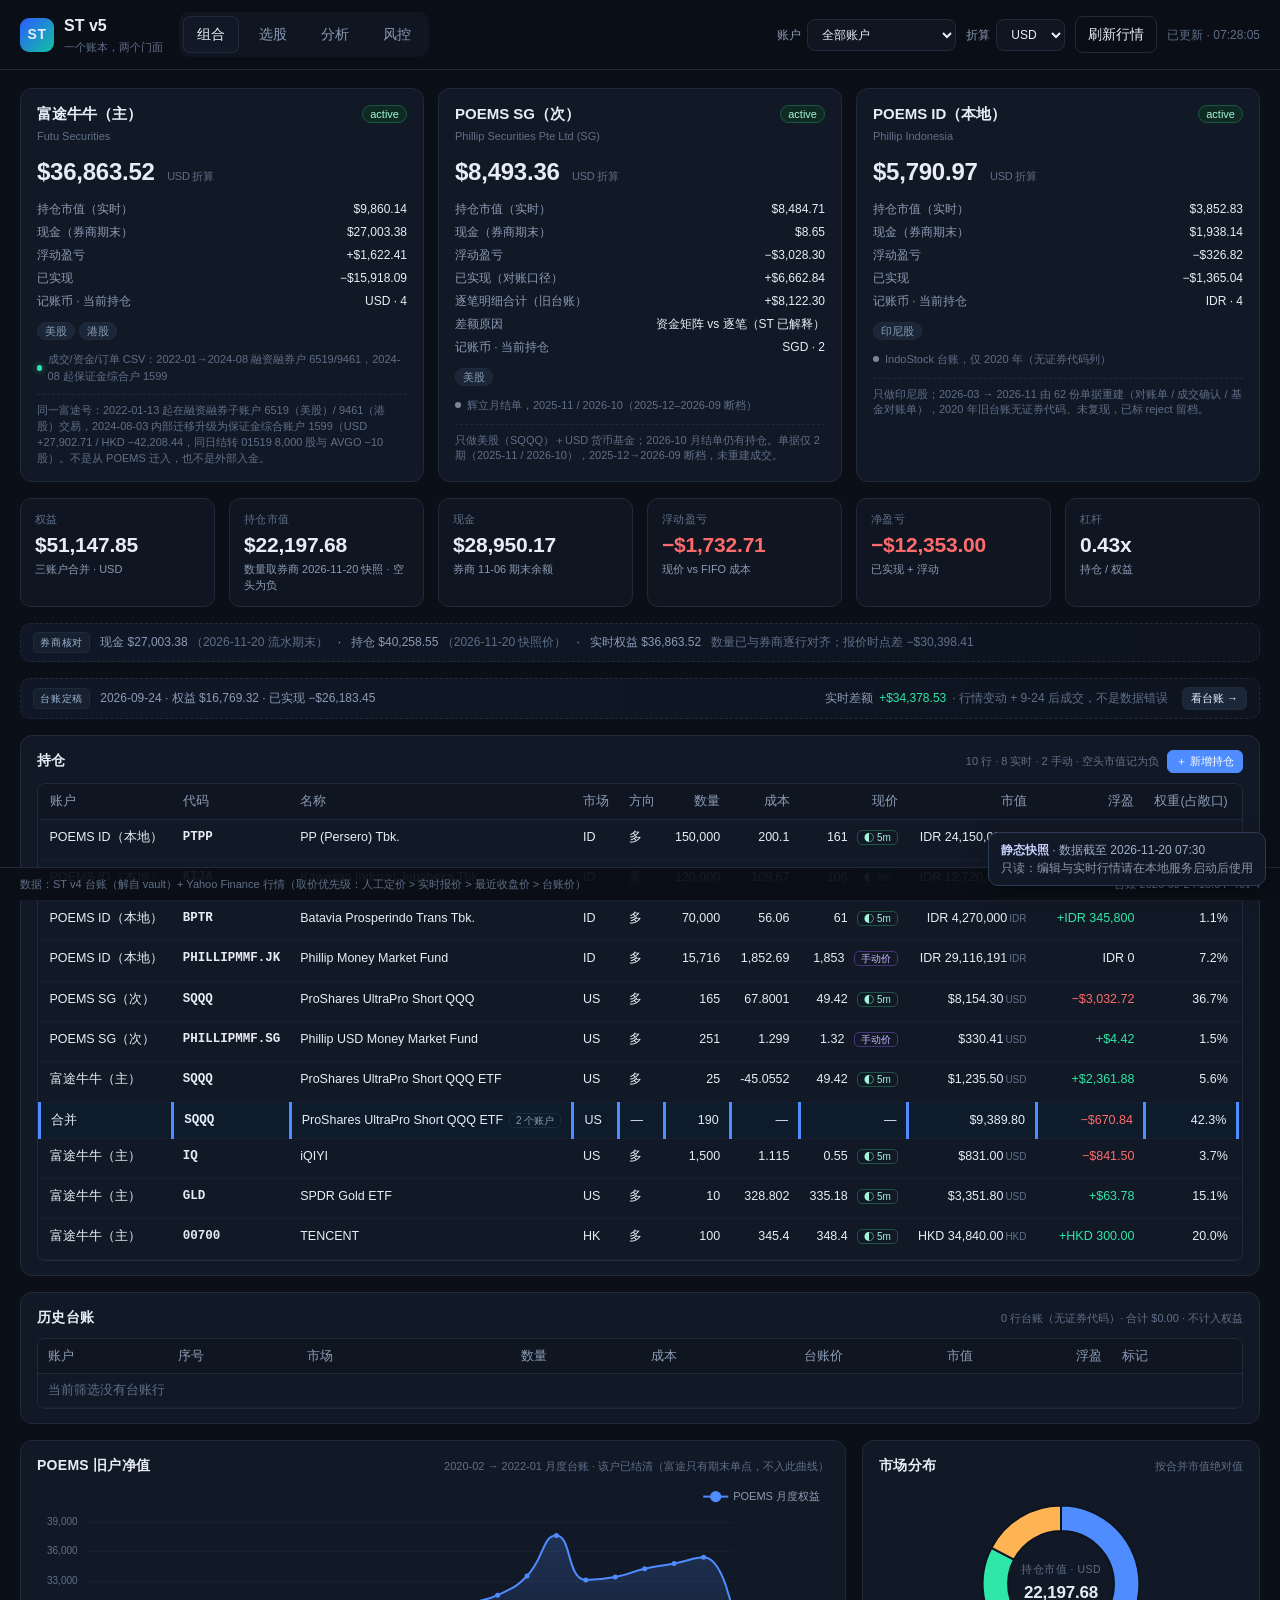
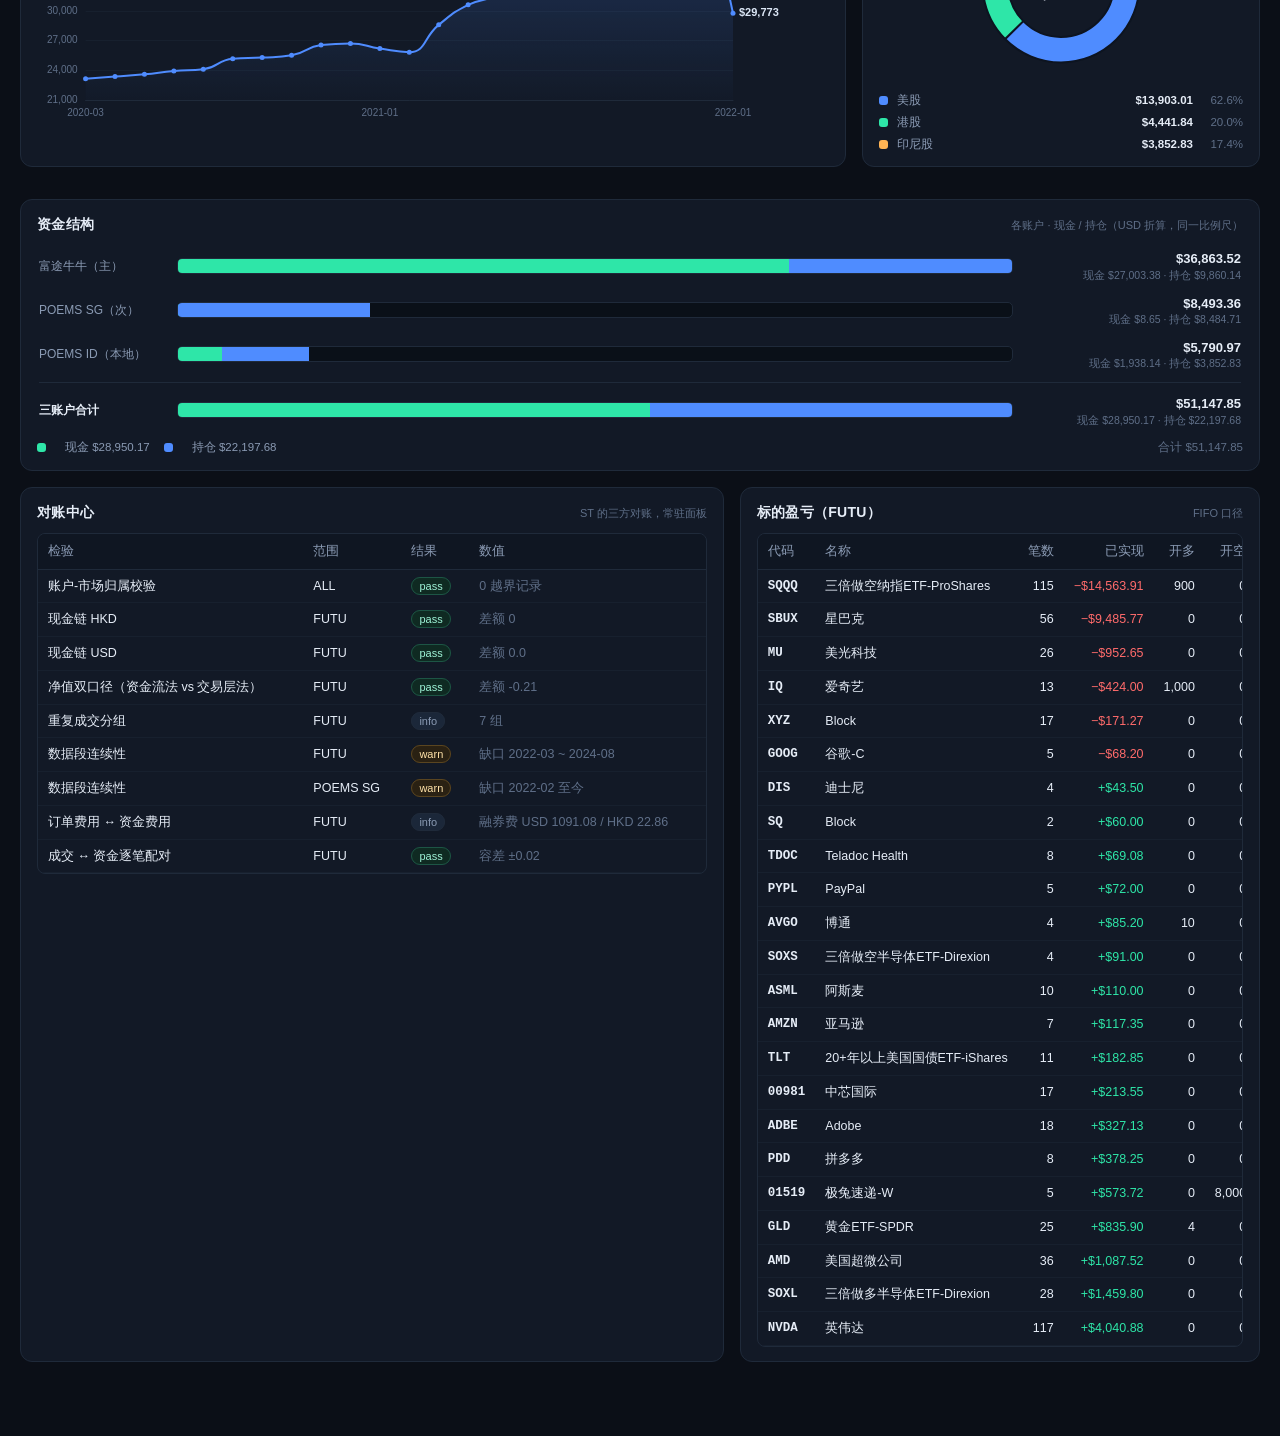
==== docs/index.html @ 094553b9 "publish: 11-20 Futu API snapshot merged into ledger" ====
<!DOCTYPE html>
<html lang="zh-CN">
<head>
<meta charset="utf-8">
<meta name="viewport" content="width=device-width, initial-scale=1">
<title>ST v5 · 一个账本，两个门面</title>
<link rel="icon" href="data:image/svg+xml,%3Csvg xmlns='http://www.w3.org/2000/svg' viewBox='0 0 32 32'%3E%3Crect width='32' height='32' rx='8' fill='%232b5cff'/%3E%3Ctext x='16' y='22' font-size='16' font-family='Arial' font-weight='700' fill='white' text-anchor='middle'%3EST%3C/text%3E%3C/svg%3E">
<link rel="stylesheet" href="style.css?v=97">
</head>
<body>
<header class="topbar">
  <div class="brand">
    <div class="logo">ST</div>
    <div class="brand-text">
      <h1>ST v5</h1>
      <p>一个账本，两个门面</p>
    </div>
  </div>

  <nav class="tabs" id="tabs">
    <button data-view="portfolio" class="active">组合</button>
    <button data-view="discover">选股</button>
    <button data-view="analysis">分析</button>
    <button data-view="risk">风控</button>
  </nav>

  <div class="tools">
    <label class="sel"><span>账户</span>
      <select id="accountSel">
        <option value="all">全部账户</option>
      </select>
    </label>
    <label class="sel"><span>折算</span>
      <select id="baseSel">
        <option value="USD">USD</option>
        <option value="SGD">SGD</option>
        <option value="IDR">IDR</option>
      </select>
    </label>
    <button id="refreshBtn" class="ghost">刷新行情</button>
    <span class="status" id="status">载入中…</span>
  </div>
</header>

<div id="banner" class="banner hidden"></div>

<main>
  <!-- ============ 组合 ============ -->
  <section id="view-portfolio" class="view active">
    <div class="cards" id="acctCards"></div>

    <div class="kpis" id="kpis"></div>
    <div class="ledger-strip" id="reconStrip"></div>
    <div class="ledger-strip" id="ledgerStrip"></div>

    <div class="panel">
      <div class="panel-head">
        <h2>持仓</h2>
        <div class="panel-tools">
          <span class="hint" id="posHint"></span>
          <button id="addPosBtn" class="primary btn-mini">＋ 新增持仓</button>
        </div>
      </div>
      <div class="table-wrap">
        <table class="grid" id="posTable">
          <thead>
            <tr>
              <th>账户</th><th>代码</th><th>名称</th><th>市场</th><th>方向</th>
              <th class="num sortable" data-key="qty">数量</th>
              <th class="num sortable" data-key="avg_cost">成本</th>
              <th class="num sortable" data-key="price">现价</th>
              <th class="num sortable" data-key="value_usd">市值</th>
              <th class="num sortable" data-key="pnl_usd">浮盈</th>
              <th class="num sortable" data-key="weight">权重(占敞口)</th>
              <th>风险标注</th><th>操作</th>
            </tr>
          </thead>
          <tbody></tbody>
        </table>
      </div>
    </div>

    <div class="panel">
      <div class="panel-head">
        <h2>历史台账</h2>
        <span class="hint" id="legacyHint"></span>
      </div>
      <div class="table-wrap">
        <table class="grid compact" id="legacyTable">
          <thead>
            <tr><th>账户</th><th>序号</th><th>市场</th><th class="num">数量</th>
            <th class="num">成本</th><th class="num">台账价</th><th class="num">市值</th>
            <th class="num">浮盈</th><th>标记</th></tr>
          </thead>
          <tbody></tbody>
        </table>
      </div>
    </div>

    <div class="viz-grid">
      <div class="panel viz-wide">
        <div class="panel-head"><h2>POEMS 旧户净值</h2><span class="hint">2020-02 → 2022-01 月度台账 · 该户已结清（富途只有期末单点，不入此曲线）</span></div>
        <div id="navChart" class="chart"></div>
      </div>
      <div class="panel">
        <div class="panel-head"><h2>市场分布</h2><span class="hint" id="mktHint">按合并市值绝对值</span></div>
        <div class="donut-wrap">
          <div id="mktChart" class="chart"></div>
          <div class="donut-center" id="mktCenter"></div>
        </div>
        <div id="mktLegend" class="viz-legend"></div>
      </div>
    </div>

    <div class="panel">
      <div class="panel-head"><h2>资金结构</h2><span class="hint" id="mixHint">各账户 · 现金 / 持仓（USD 折算）</span></div>
      <div id="mixChart" class="mix-bars"></div>
      <div id="mixLegend" class="viz-legend inline"></div>
    </div>

    <div class="grid2">
      <div class="panel">
        <div class="panel-head"><h2>对账中心</h2><span class="hint">ST 的三方对账，常驻面板</span></div>
        <div class="table-wrap">
          <table class="grid compact" id="reconTable">
            <thead><tr><th>检验</th><th>范围</th><th>结果</th><th>数值</th></tr></thead>
            <tbody></tbody>
          </table>
        </div>
      </div>
      <div class="panel">
        <div class="panel-head"><h2>标的盈亏（FUTU）</h2><span class="hint">FIFO 口径</span></div>
        <div class="table-wrap">
          <table class="grid compact" id="symTable">
            <thead><tr><th>代码</th><th>名称</th><th class="num">笔数</th><th class="num">已实现</th><th class="num">开多</th><th class="num">开空</th><th class="num">胜率</th></tr></thead>
            <tbody></tbody>
          </table>
        </div>
      </div>
    </div>
  </section>

  <!-- ============ 选股 ============ -->
  <section id="view-discover" class="view">
    <div class="panel">
      <div class="panel-head"><h2>搜索</h2><span class="hint">美股 / 港股 / 印尼股优先，A 股标参考</span></div>
      <div class="search-row">
        <input id="q" type="text" placeholder="代码或名称，例如 AAPL / 腾讯 / BBCA" autocomplete="off">
        <button id="searchBtn">搜索</button>
      </div>
      <div id="searchResults" class="results"></div>
    </div>

    <div class="panel" id="symbolPanel" style="display:none">
      <div class="panel-head"><h2 id="symTitle">单票详情</h2><span class="hint" id="symAsOf"></span></div>
      <div class="kpis small" id="symKpis"></div>
      <div class="grid2">
        <div id="symChart" class="chart"></div>
        <div class="side">
          <div class="sim-box">
            <h3>交易前模拟</h3>
            <div class="sim-row">
              <select id="simAccount"></select>
              <input id="simQty" type="number" min="1" step="1" value="100">
              <button id="simBtn" class="primary">模拟</button>
            </div>
            <div id="simOut" class="sim-out"></div>
          </div>
          <button id="watchBtn" class="ghost wide">加入观察池</button>
        </div>
      </div>
    </div>

    <div class="panel">
      <div class="panel-head">
        <h2>筛选器</h2>
        <span class="hint" id="coverageHint"></span>
      </div>
      <form id="screenForm" class="screen-form">
        <fieldset>
          <legend>市场</legend>
          <label><input type="checkbox" name="market" value="US" checked> 美股</label>
          <label><input type="checkbox" name="market" value="HK" checked> 港股</label>
          <label><input type="checkbox" name="market" value="ID" checked> 印尼股</label>
          <label class="muted"><input type="checkbox" name="market" value="CN"> A股（参考）</label>
        </fieldset>
        <fieldset>
          <legend>条件</legend>
          <label>PE ≤ <input name="pe_max" type="number" step="0.1" placeholder="15"></label>
          <label>PB ≤ <input name="pb_max" type="number" step="0.1" placeholder="1.5"></label>
          <label>股息率 ≥ <input name="div_min" type="number" step="0.1" placeholder="3">%</label>
          <label>ROE ≥ <input name="roe_min" type="number" step="0.1" placeholder="12">%</label>
          <label>市值 ≥ <input name="mcap_min" type="number" step="1" placeholder="10">B</label>
          <label>价格 ≤ <input name="price_max" type="number" step="0.01" placeholder=""></label>
        </fieldset>
        <div class="form-actions">
          <label class="check"><input id="allowMissing" type="checkbox"> 保留缺失字段（默认排除）</label>
          <button type="submit" class="primary">运行筛选</button>
          <button type="button" id="warmBtn" class="ghost">预热数据</button>
          <button type="button" id="exportBtn" class="ghost">导出 CSV</button>
          <span id="warmStatus" class="hint"></span>
        </div>
      </form>
      <div id="screenOut" class="results"></div>
    </div>

    <div class="panel">
      <div class="panel-head"><h2>观察池</h2><span class="hint">只记录想法，不触发下单</span></div>
      <div id="watchList" class="results"></div>
    </div>
  </section>

  <!-- ============ 分析 ============ -->
  <section id="view-analysis" class="view">
    <div class="panel story-panel">
      <div class="panel-head">
        <h2>交易历程 · 风格时间线</h2>
        <div class="panel-tools">
          <span class="hint" id="storyHint">载入中…</span>
        </div>
      </div>
      <div class="kpis small" id="storyKpis"></div>
      <div class="mx-block">
        <div class="mx-block-head">
          <h3>每月成交节奏</h3>
          <span class="hint" id="storyChartHint">柱 = 成交笔数；POEMS SG 旧户为平仓批次</span>
        </div>
        <div id="storyChart" class="chart"></div>
      </div>
      <div class="story-line" id="storyPhases"></div>
      <p class="note-line" id="storyNotes"></p>
    </div>

    <div class="panel">
      <div class="panel-head">
        <h2>交易关键指标</h2>
        <div class="panel-tools">
          <span class="hint" id="mxHint">载入中…</span>
          <button id="mxBtn" class="ghost btn-mini">重算并核对</button>
        </div>
      </div>
      <div class="kpis" id="mxHero"></div>
      <div class="mx-accs" id="mxAccounts"></div>
      <div class="mx-block">
        <div class="mx-block-head">
          <h3>富途 1599 · 券商流水核对</h3>
          <span class="chip info" id="mxStTag">富途 · 资金明细</span>
          <span class="chip ok" id="mxApiTag" style="display:none">API 直连</span>
        </div>
        <div class="table-wrap">
          <table class="grid compact mx-recon" id="mxRecon">
            <thead><tr><th>项目（仅富途）</th><th>券商口径</th><th>系统台账</th><th class="num">差额</th><th>说明</th></tr></thead>
            <tbody></tbody>
          </table>
        </div>
      </div>
      <div class="mx-block">
        <div class="mx-block-head">
          <h3>账户盈亏 · 三账户对账</h3>
          <span class="chip info" id="mxBridgeTag">核对「亏了 5 万」</span>
        </div>
        <div id="bridgeChart" class="chart short"></div>
        <div class="table-wrap">
          <table class="grid compact mx-recon" id="mxBridge">
            <thead><tr><th>账户 / 账户内时期</th><th class="num">金额 USD</th><th>说明 / 证据</th></tr></thead>
            <tbody></tbody>
          </table>
        </div>
        <div class="mx-bridge-note" id="mxBridgeNote"></div>
      </div>
      <div class="mx-block">
        <div class="mx-block-head">
          <h3>亏损差额拆解 · 账簿 → 记忆参照</h3>
          <span class="chip info" id="mxGapTag">记忆 −5 万 只作方向</span>
        </div>
        <div class="table-wrap">
          <table class="grid compact mx-recon" id="mxGap">
            <thead><tr><th>项目</th><th class="num">金额 USD</th><th>性质</th><th>依据 / 凭证</th></tr></thead>
            <tbody></tbody>
          </table>
        </div>
      </div>
      <div class="mx-block">
        <div class="mx-block-head"><h3>资金去向 · 富途 1599</h3><span class="hint">仅富途券商流水，USD 折算，出金/费用为负</span></div>
        <div class="mx-buckets" id="mxBuckets"></div>
      </div>
      <div class="mx-block">
        <div class="mx-block-head">
          <h3>流水明细</h3>
          <div class="panel-tools">
            <span class="hint" id="mxFlowHint">倒序</span>
            <button id="mxFlowMore" class="ghost btn-mini">再看 50 条</button>
          </div>
        </div>
        <div class="table-wrap">
          <table class="grid compact" id="mxFlows">
            <thead><tr><th>时间</th><th>类型 · 代码</th><th class="num">金额</th><th class="num">余额</th><th>币种</th></tr></thead>
            <tbody></tbody>
          </table>
        </div>
      </div>
      <p class="note-line">口径：期间/笔数/已实现来自台账（ST 定稿，2026-09-24 快照）；出入金、成交笔数、现金余额来自富途资金明细（2024-08-03 → 2026-11-06）。<b>富途没有平仓台账，已实现用的是 232 条平仓事件的 FIFO 口径</b>；券商现金口径的 −21,188 含费用、利息、股息与仍持仓浮盈变动，两者不可互相替代。</p>
    </div>

    <div class="panel">
      <div class="panel-head">
        <h2>POEMS 印尼账户台账</h2>
        <div class="panel-tools">
          <span class="chip info" id="pmTag">POEMS ID · IDR</span>
          <button id="pmBtn" class="ghost btn-mini">重导单据</button>
        </div>
      </div>
      <div class="kpis pm-kpis" id="pmHero"></div>
      <div class="pm-grid">
        <div class="pm-col">
          <div class="mx-block-head"><h3>当前持仓</h3><span class="hint" id="pmPosHint">—</span></div>
          <div class="table-wrap">
            <table class="grid compact" id="pmPos">
              <thead><tr><th>代码</th><th class="num">数量</th><th class="num">成本</th><th class="num">现价</th><th class="num">市值 IDR</th><th class="num">浮动</th><th>价源</th></tr></thead>
              <tbody></tbody>
            </table>
          </div>
        </div>
        <div class="pm-col">
          <div class="mx-block-head"><h3>最近成交</h3><span class="hint">成交确认聚合</span></div>
          <div class="table-wrap">
            <table class="grid compact" id="pmTr">
              <thead><tr><th>日期</th><th>方向</th><th>代码</th><th class="num">数量</th><th class="num">价格</th><th class="num">净额 IDR</th></tr></thead>
              <tbody></tbody>
            </table>
          </div>
        </div>
      </div>
      <div class="mx-block">
        <div class="mx-block-head"><h3>月度对账</h3><span class="hint">期末现金 · 持仓 · 成交笔数</span></div>
        <div class="table-wrap">
          <table class="grid compact" id="pmMonth">
            <thead><tr><th>月份</th><th class="num">期末现金 IDR</th><th class="num">持仓只数</th><th class="num">本月成交</th><th class="num">存入</th><th class="num">取出</th><th class="num">分红</th></tr></thead>
            <tbody></tbody>
          </table>
        </div>
      </div>
      <div class="pm-checks" id="pmChecks"></div>
      <p class="note-line">口径：成交以 38 份成交确认聚合的 <b>56 个单侧成交</b> 为准，已与 11 个月对账单的持仓链逐月对平；现金以对账单期末余额为准，10–11 月暂无对账单，用 9-30 现金 + 成交净额估算；货币基金按基金对账单的单位数与 NAV。<b>POEMS SG（新加坡）不在本档案夹内</b>，仍沿用 2022-01 台账，未与印尼账户合并。</p>
    </div>

    <div class="panel">
      <div class="panel-head">
        <h2>POEMS 新加坡账户台账</h2>
        <div class="panel-tools">
          <span class="chip info" id="psTag">POEMS SG · USD 结算</span>
          <button id="psBtn" class="ghost btn-mini">重导月结单</button>
        </div>
      </div>
      <div class="kpis pm-kpis" id="psHero"></div>
      <div class="pm-grid">
        <div class="pm-col">
          <div class="mx-block-head"><h3>当前持仓</h3><span class="hint" id="psPosHint">—</span></div>
          <div class="table-wrap">
            <table class="grid compact" id="psPos">
              <thead><tr><th>代码</th><th class="num">数量</th><th class="num">成本</th><th class="num">现价</th><th class="num">市值 USD</th><th class="num">浮动</th><th>价源</th></tr></thead>
              <tbody></tbody>
            </table>
          </div>
        </div>
        <div class="pm-col">
          <div class="mx-block-head"><h3>两期月结单对比</h3><span class="hint">期末口径</span></div>
          <div class="table-wrap">
            <table class="grid compact" id="psSnap">
              <thead><tr><th>项目</th><th class="num">2025-11-28</th><th class="num">2026-10-31</th><th class="num">变化</th></tr></thead>
              <tbody></tbody>
            </table>
          </div>
        </div>
      </div>
      <div class="mx-block">
        <div class="mx-block-head"><h3>2025 年度股息（含 30% 美国预扣税）</h3><span class="hint" id="psDivHint">—</span></div>
        <div class="table-wrap">
          <table class="grid compact" id="psDiv">
            <thead><tr><th>派息日</th><th>标的</th><th class="num">股数</th><th class="num">每份</th><th class="num">税前</th><th class="num">预扣税</th><th class="num">净入账</th></tr></thead>
            <tbody></tbody>
          </table>
        </div>
      </div>
      <div class="pm-checks" id="psChecks"></div>
      <p class="note-line">口径：SG 账户（Margin Account）结算币 USD、以 SGD 折算列示。仅有 <b>2025-11 与 2026-10 两期月结单 + 1 份 2025 年度股息税单</b>，2025-12 → 2026-09 共 10 个月断档；SQQQ 12 → 165 股、基金 51.23 → 250.94 份的中间成交流水缺失，<b>不重建买入价与已实现盈亏</b>。2020–2022 旧台账仍留档，不计入当前权益。</p>
    </div>
    <div class="panel">
      <div class="panel-head">
        <h2>数据体检</h2>
        <div class="panel-tools">
          <span class="hint" id="hygieneHint">载入中…</span>
          <button id="hygToggle" class="ghost btn-mini">显示全部</button>
          <button id="hygieneBtn" class="ghost btn-mini">重新体检并应用</button>
        </div>
      </div>
      <div id="hygieneSummary" class="hyg-sum"></div>
      <div class="table-wrap">
        <table class="grid compact" id="hygieneTable">
          <thead><tr><th>表</th><th>行 ID</th><th>判定</th><th>原因</th><th>账户</th></tr></thead>
          <tbody></tbody>
        </table>
      </div>
      <p class="note-line">剔除 = 不进入任何合计、筛选与时间线；可疑 = 保留并单独说明。原始行不删除，可随时复核。</p>
    </div>

    <div class="panel">
      <div class="panel-head"><h2>交易时间线</h2><span class="hint">按有日期的平仓记录重建（无日期行不计入）</span></div>
      <div id="timelineCards" class="timeline"></div>
      <div id="pnlChart" class="chart tall"></div>
    </div>

    <div class="panel">
      <div class="panel-head"><h2>交易偏好画像</h2><span class="hint">从 389 笔有日期的交易里归纳</span></div>
      <div class="kpis small" id="profileCards"></div>
      <ul class="notes" id="profileNotes"></ul>
    </div>

    <div class="panel">
      <div class="panel-head">
        <h2>纪律检查</h2>
        <div class="panel-tools">
          <span class="hint" id="ruleHint">载入中…</span>
          <button id="ruleBtn" class="ghost btn-mini">重新检查</button>
        </div>
      </div>
      <div id="ruleList" class="rule-list"></div>
      <p class="note-line">阈值取自公开交易纪律：单笔 ≤2% 权益、单票 ≤30%（50% 硬失效）、总敞口 ≤2.0x、现金 ≥0、空头 ≤10%、杠杆 ETF ≤10%、赔率 ≥1、期望值 &gt;0。新增持仓时同一套检查会在弹窗里实时报警。</p>
    </div>

    <div class="panel">
      <div class="panel-head"><h2>下一步动作</h2><span class="hint">按当前组合与历史手法推算，可逐条执行</span></div>
      <div id="actionList" class="action-list"></div>
    </div>

    <div class="panel">
      <div class="panel-head"><h2>风险清单</h2><span class="hint">历史行为 + 当前持仓</span></div>
      <div id="riskList" class="risk-list"></div>
    </div>

    <div class="panel">
      <div class="panel-head"><h2>标的分布</h2><span class="hint">笔数与已实现盈亏</span></div>
      <div class="table-wrap">
        <table class="grid compact" id="profileTable">
          <thead><tr><th>代码</th><th class="num">笔数</th><th class="num">已实现</th><th class="num">胜率</th><th>类型</th></tr></thead>
          <tbody></tbody>
        </table>
      </div>
    </div>
  </section>

  <section id="view-risk" class="view">
    <div class="panel">
      <div class="panel-head"><h2>市场盘面</h2>
        <div class="panel-tools"><span class="hint" id="riskAsOf">载入中…</span>
          <button id="riskRefresh" class="ghost btn-mini">重新计算</button></div>
      </div>
      <div class="kpis small" id="riskKpis"></div>
      <div id="mktBoard" class="mkt-board"></div>
      <ul class="notes" id="mktNotes"></ul>
    </div>

    <div class="panel">
      <div class="panel-head"><h2>逐仓：盈亏比 / 概率 / 止盈止损</h2><span class="hint" id="lvlHint"></span></div>
      <div class="table-wrap">
        <table class="grid compact" id="lvlTable">
          <thead><tr>
            <th>标的</th><th>方向</th><th class="num">数量</th>
            <th class="num">现价</th><th class="num">ATR%</th><th class="num">止损</th><th class="num">止盈</th>
            <th class="num">盈亏比</th><th class="num">概率 / 胜率</th>
            <th class="num">期望</th><th>提示</th>
          </tr></thead>
          <tbody></tbody>
        </table>
      </div>
      <p class="note-line">止损 = 2×ATR(14) 与 20 日低点取更外侧，上限 3×ATR；止盈 = 3×ATR 与 20 日高，上限 5×ATR。
        首达概率 = 无漂移随机游走先碰到止盈的概率（不利距离 / 总距离），不是预测；期望按历史胜率算。</p>
    </div>

    <div class="panel">
      <div class="panel-head"><h2>对冲与回本</h2><span class="hint" id="hedgeHint">净 beta 敞口 · 情景 · 回本价</span></div>
      <div id="hedgeWarn" class="warn-strip hidden"></div>
      <div class="kpis small" id="hedgeCards"></div>
      <div class="table-wrap">
        <table class="grid compact" id="hedgeTable">
          <thead><tr><th>市场</th><th>基准</th><th class="num">净 beta 敞口</th>
            <th>对冲标的</th><th class="num">方向 / 股数</th><th class="num">名义 USD</th><th>可行性</th></tr></thead>
          <tbody></tbody>
        </table>
      </div>
      <div class="table-wrap">
        <table class="grid compact" id="scenTable">
          <thead><tr><th>基准情景</th><th class="num">未对冲盈亏</th><th class="num">占权益</th>
            <th class="num">对冲后盈亏（理论）</th><th class="num">差额</th></tr></thead>
          <tbody></tbody>
        </table>
      </div>
      <div class="table-wrap">
        <table class="grid compact" id="beTable">
          <thead><tr><th>浮亏标的</th><th>方向</th><th class="num">现价</th>
            <th class="num">回本价</th><th class="num">还需变动</th><th class="num">浮亏</th></tr></thead>
          <tbody></tbody>
        </table>
      </div>
      <p class="note-line" id="beNote"></p>
    </div>
  </section>
</main>

<!-- 持仓编辑弹窗 -->
<div id="posModal" class="modal hidden">
  <div class="modal-card">
    <div class="modal-head">
      <h2 id="posModalTitle">新增持仓</h2>
      <button id="posModalClose" class="btn-mini ghost">关闭</button>
    </div>
    <div class="modal-body">
      <label>账户 <select id="fAccount"></select></label>
      <label>代码 <input id="fSymbol" placeholder="例如 AAPL / 0700 / BBCA" autocomplete="off"></label>
      <label>名称 <input id="fName" placeholder="可留空" autocomplete="off"></label>
      <label>方向 <select id="fSide"><option value="LONG">多头</option><option value="SHORT">空头</option></select></label>
      <label>数量 <input id="fQty" type="number" step="any" min="0" placeholder="股数"></label>
      <label>成本价 <input id="fCost" type="number" step="any" min="0" placeholder="含费用成本"></label>
      <label>开仓日 <input id="fOpen" type="date"></label>
      <label class="wide">备注 <input id="fNote" placeholder="为什么建这个仓 / 止损条件"></label>
      <div class="modal-check" id="fCheck"></div>
      <div class="modal-tip" id="fTip"></div>
    </div>
    <div class="modal-foot">
      <span class="hint" id="fErr"></span>
      <button id="posModalCancel" class="ghost">取消</button>
      <button id="posModalSave" class="primary">保存</button>
    </div>
  </div>
</div>

<!-- 定价弹窗：人工改价（优先级最高，覆盖实时价与收盘价） -->
<div id="priceModal" class="modal hidden">
  <div class="modal-card">
    <div class="modal-head">
      <h2 id="pSymbol">手动定价</h2>
      <button id="pClose" class="btn-mini ghost">关闭</button>
    </div>
    <div class="modal-body">
      <label>现价 <input id="pPrice" type="number" step="any" min="0" placeholder="例如 9.71"></label>
      <label class="wide">原因 <input id="pNote" placeholder="券商报价延迟 / 停牌 / 修正错价" autocomplete="off"></label>
      <div class="modal-tip" id="pTip"></div>
    </div>
    <div class="modal-foot">
      <span class="hint" id="pErr"></span>
      <button id="pClear" class="ghost">清除手动价</button>
      <button id="pCancel" class="ghost">取消</button>
      <button id="pSave" class="primary">保存</button>
    </div>
  </div>
</div>

<footer>
  <span>数据：ST v4 台账（解自 vault）+ Yahoo Finance 行情（取价优先级：人工定价 &gt; 实时报价 &gt; 最近收盘价 &gt; 台账价）</span>
  <span id="footMeta"></span>
</footer>

<script src="static-shim.js?v=202611200730"></script>
<script src="echarts.min.js?v=56"></script>
<script src="app.js?v=97"></script>
</body>
</html>
---- docs/style.css ----
:root{
  --bg:#0b0f17; --panel:#121926; --panel2:#0f1622; --line:#1f2a3a;
  --text:#e6edf7; --muted:#8b9bb4; --dim:#5f6f88;
  --green:#2ee6a8; --red:#ff6b6b; --amber:#ffc857; --accent:#4f8cff;
  --chip:#1b2739;
}
*{box-sizing:border-box}
html,body{margin:0;padding:0;background:var(--bg);color:var(--text);
  font:14px/1.5 -apple-system,"Segoe UI","PingFang SC","Microsoft YaHei",sans-serif}
body{padding-bottom:56px}
h1,h2,h3{margin:0;font-weight:600}
h1{font-size:16px}
h2{font-size:14px;letter-spacing:.02em}
h3{font-size:13px;color:var(--muted);margin-bottom:8px}
button{font:inherit;cursor:pointer;border-radius:8px;border:1px solid var(--line);
  background:var(--chip);color:var(--text);padding:7px 12px}
button:hover{border-color:#2c3d55}
button.primary{background:var(--accent);border-color:var(--accent);color:#fff}
button.ghost{background:transparent}
button.wide{width:100%;margin-top:10px}
input,select{font:inherit;background:var(--panel2);border:1px solid var(--line);
  color:var(--text);border-radius:8px;padding:7px 10px;outline:none}
input:focus,select:focus{border-color:var(--accent)}
a{color:var(--accent);text-decoration:none}

.topbar{position:sticky;top:0;z-index:20;display:flex;align-items:center;gap:20px;
  padding:12px 20px;background:rgba(11,15,23,.92);border-bottom:1px solid var(--line);
  backdrop-filter:blur(8px);flex-wrap:wrap}
.brand{display:flex;align-items:center;gap:10px}
.logo{width:34px;height:34px;border-radius:9px;display:grid;place-items:center;
  background:linear-gradient(135deg,#2b5cff,#12c2a0);font-weight:800;letter-spacing:.5px}
.brand-text p{margin:1px 0 0;font-size:11px;color:var(--dim)}
.tabs{display:flex;gap:6px;background:var(--panel2);padding:4px;border-radius:10px}
.tabs button{border:0;background:transparent;padding:8px 18px;border-radius:7px;color:var(--muted)}
.tabs button.active{background:var(--panel);color:var(--text);box-shadow:0 0 0 1px var(--line) inset}
.tools{margin-left:auto;display:flex;align-items:center;gap:10px;flex-wrap:wrap}
.sel{display:flex;align-items:center;gap:6px;font-size:12px;color:var(--muted)}
.status{font-size:12px;color:var(--dim);min-width:90px}

.banner{margin:12px 20px 0;padding:10px 14px;border-radius:9px;
  background:#3a1d1d;border:1px solid #6b2b2b;color:#ffd7d7;font-size:13px}
.banner.hidden{display:none}

main{padding:18px 20px;display:flex;flex-direction:column;gap:16px}
.view{display:flex;flex-direction:column;gap:16px}
.view:not(.active){display:none}

.cards{display:grid;grid-template-columns:repeat(3,minmax(0,1fr));gap:14px}
.card{background:var(--panel);border:1px solid var(--line);border-radius:12px;padding:14px 16px;
  display:flex;flex-direction:column;gap:10px;min-width:0}
.card.closed{opacity:.78}
.card-top{display:flex;justify-content:space-between;align-items:flex-start;gap:8px}
.card-top .name{font-weight:600;font-size:15px}
.card-top .entity{font-size:11px;color:var(--dim);margin-top:2px}
.chip{font-size:11px;padding:2px 7px;border-radius:99px;background:var(--chip);color:var(--muted);
  border:1px solid var(--line);white-space:nowrap}
.chip.on{color:#9ff5d8;border-color:#1d5545;background:#0f2a22}
.chip.off{color:#ffb3b3;border-color:#5a2626;background:#2a1616}
.chip.ref{color:#ffe2a8;border-color:#5a4520;background:#2a2113}
.equity{font-size:24px;font-weight:700;letter-spacing:-.01em;font-variant-numeric:tabular-nums}
.equity small{font-size:11px;color:var(--dim);font-weight:400;margin-left:6px}
.card-rows{display:flex;flex-direction:column;gap:5px;font-size:12px;color:var(--muted)}
.card-rows div{display:flex;justify-content:space-between;gap:10px}
.card-rows b{color:var(--text);font-weight:500;font-variant-numeric:tabular-nums}
.card-note{font-size:11px;line-height:1.45;color:var(--dim);border-top:1px dashed var(--line);padding-top:8px}
.feed{font-size:11px;color:var(--dim);display:flex;align-items:center;gap:6px}
.feed-dot{width:6px;height:6px;border-radius:99px;display:inline-block}
.feed-dot.live{background:var(--green);box-shadow:0 0 6px rgba(46,230,168,.6)}
.feed-dot.arch{background:#7d8798}
th.sortable{cursor:pointer;user-select:none}
th.sortable:hover{color:var(--text)}
th.sort-asc::after{content:" ▲";font-size:9px;color:var(--accent)}
th.sort-desc::after{content:" ▼";font-size:9px;color:var(--accent)}

.kpis{display:grid;grid-template-columns:repeat(auto-fit,minmax(158px,1fr));gap:14px}
.kpi{background:var(--panel2);border:1px solid var(--line);border-radius:11px;padding:12px 14px}
.kpi .k{font-size:11px;color:var(--dim);letter-spacing:.04em}
.kpi .v{font-size:21px;font-weight:680;margin-top:5px;letter-spacing:-.01em;font-variant-numeric:tabular-nums}
.kpi .v.ref{color:var(--amber)}
.kpi .s{font-size:11px;color:var(--muted);margin-top:2px}
.kpis.small{grid-template-columns:repeat(6,minmax(0,1fr));gap:10px}
.kpis.small .kpi .v{font-size:16px}

/* 台账定稿降为次级横条：只在合并口径下比较 */
.ledger-strip{display:flex;align-items:center;gap:10px;flex-wrap:wrap;font-size:12px;color:var(--muted);
  background:linear-gradient(90deg,#101827,#0d1420);border:1px dashed var(--line);border-radius:10px;padding:8px 12px}
.ledger-strip:empty{display:none}
.ledger-tag{font-size:10px;letter-spacing:.08em;color:#9fb4d1;background:#16202f;border:1px solid var(--line);border-radius:5px;padding:2px 6px}
.ledger-delta{margin-left:auto;display:flex;gap:6px;align-items:center;flex-wrap:wrap}
.ledger-strip .btn-mini{margin-left:4px}

.panel{background:var(--panel);border:1px solid var(--line);border-radius:12px;padding:14px 16px;min-width:0}
.panel-head{display:flex;justify-content:space-between;align-items:baseline;gap:10px;margin-bottom:10px}
.hint{font-size:11px;color:var(--dim)}
.grid2{display:grid;grid-template-columns:1.15fr .85fr;gap:16px}
.chart{height:260px;width:100%}

.table-wrap{overflow:auto;border-radius:8px;border:1px solid var(--line)}
table.grid{width:100%;border-collapse:collapse;font-size:12.5px;min-width:760px}
table.grid thead th{position:sticky;top:0;background:var(--panel2);color:var(--muted);
  font-weight:500;text-align:left;padding:8px 10px;border-bottom:1px solid var(--line);white-space:nowrap}
table.grid td{padding:8px 10px;border-bottom:1px solid #17202e;white-space:nowrap}
table.grid tbody tr:hover{background:#141d2b}
table.grid .num{text-align:right;font-variant-numeric:tabular-nums}
.up{color:var(--green)} .down{color:var(--red)} .muted{color:var(--dim)}
.unit{font-size:10px;color:var(--dim);margin-left:2px}
.sym{font-family:ui-monospace,Consolas,monospace;font-weight:600}
.merged-row td{background:#0d1b2a;border-left:3px solid var(--accent)}
.tag{font-size:10px;padding:1px 6px;border-radius:5px;border:1px solid var(--line);color:var(--muted);margin-left:6px}
.tag.live{color:#9ff5d8;border-color:#1d5545}
.tag.stale{color:#ffe2a8;border-color:#5a4520}
.tag.manual{color:#c7b3ff;border-color:#463578}
table.grid.compact{min-width:520px}
table.grid.compact td{padding:7px 10px}

.search-row{display:flex;gap:10px}
.search-row input{flex:1}
.results{margin-top:12px;display:flex;flex-direction:column;gap:8px}
.res-item{display:flex;align-items:center;gap:12px;padding:10px 12px;border:1px solid var(--line);
  border-radius:9px;background:var(--panel2)}
.res-item:hover{border-color:#2c3d55}
.res-item .sym{min-width:100px}
.res-item .nm{flex:1;color:var(--muted);overflow:hidden;text-overflow:ellipsis;white-space:nowrap}
.res-item .mk{font-size:11px;color:var(--dim)}
.res-item .btn-mini{font-size:11px;padding:4px 9px}

.screen-form{display:flex;flex-direction:column;gap:10px}
fieldset{border:1px solid var(--line);border-radius:10px;padding:10px 12px;margin:0;
  display:flex;flex-wrap:wrap;gap:14px;align-items:center}
legend{font-size:11px;color:var(--dim);padding:0 6px}
fieldset label{font-size:12.5px;color:var(--muted);display:flex;align-items:center;gap:6px}
fieldset input[type=number]{width:86px}
.form-actions{display:flex;align-items:center;gap:12px;flex-wrap:wrap}
.check{font-size:12px;color:var(--muted);display:flex;align-items:center;gap:6px}

.side{display:flex;flex-direction:column;gap:10px}
.sim-box{background:var(--panel2);border:1px solid var(--line);border-radius:10px;padding:12px}
.sim-row{display:flex;gap:8px;align-items:center}
.sim-row select{flex:1;min-width:0}
.sim-row input{width:90px}
.sim-out{margin-top:10px;font-size:12px;color:var(--muted);line-height:1.6}

.coverage{display:flex;gap:10px;flex-wrap:wrap;margin:6px 0 12px;font-size:11px;color:var(--dim)}
.coverage span{background:var(--panel2);border:1px solid var(--line);border-radius:6px;padding:3px 7px}

footer{position:fixed;bottom:0;left:0;right:0;display:flex;justify-content:space-between;gap:12px;
  padding:8px 20px;background:rgba(11,15,23,.95);border-top:1px solid var(--line);font-size:11px;color:var(--dim)}

/* ---- 风险标注 / 操作 ---- */
.chip.danger{color:#ffb3b3;border-color:#6b2b2b;background:#2a1616}
.chip.warn{color:#ffe2a8;border-color:#5a4520;background:#2a2113}
.chip.info{color:#9fb4d1;border-color:#243449;background:#16202f}
.chip.tag-mini{font-size:10px;padding:1px 6px}
.advice-cell{white-space:normal;min-width:150px;max-width:260px}
.advice-cell .chip{margin:1px 3px 1px 0;display:inline-block}
.btn-mini{padding:3px 8px;border-radius:6px;font-size:11px;line-height:1.4}
.row-actions{display:flex;gap:4px}
.panel-tools{display:flex;align-items:center;gap:8px;flex-wrap:wrap}

/* ---- 分析页 ---- */
.chart.tall{height:300px}
.hyg-sum{display:flex;gap:10px;flex-wrap:wrap;margin-bottom:10px;font-size:12px;color:var(--muted)}
.hyg-sum div{background:var(--panel2);border:1px solid var(--line);border-radius:9px;padding:8px 12px}
.hyg-sum b{color:var(--text);font-variant-numeric:tabular-nums;margin-left:6px}
.note-line{font-size:11px;color:var(--dim);margin:8px 0 0}
.timeline{display:grid;grid-template-columns:repeat(auto-fit,minmax(300px,1fr));gap:12px;margin-bottom:12px}
.phase{background:var(--panel2);border:1px solid var(--line);border-radius:11px;padding:12px 14px;display:flex;flex-direction:column;gap:6px}
.phase .ph-top{display:flex;justify-content:space-between;align-items:center;gap:8px}
.phase .ph-date{font-size:12px;color:var(--muted);font-variant-numeric:tabular-nums}
.phase .ph-style{font-size:15px;font-weight:650}
.phase .ph-rows{font-size:11.5px;color:var(--muted);display:flex;flex-direction:column;gap:3px}
.phase .ph-rows div{display:flex;justify-content:space-between;gap:10px}
.phase .ph-rows b{color:var(--text);font-weight:500;font-variant-numeric:tabular-nums}
.notes{margin:0;padding-left:18px;font-size:12.5px;color:var(--muted);display:flex;flex-direction:column;gap:6px}
.notes li{line-height:1.55}
.action-list{display:flex;flex-direction:column;gap:8px}
.action-item{display:flex;gap:10px;align-items:flex-start;background:var(--panel2);border:1px solid var(--line);border-left:3px solid var(--accent);border-radius:8px;padding:10px 12px}
.step-no{width:22px;height:22px;flex:0 0 22px;border-radius:50%;background:var(--accent);color:#0b1220;font-size:12px;font-weight:700;display:flex;align-items:center;justify-content:center}
.risk-list{display:flex;flex-direction:column;gap:8px}
.risk-item{display:flex;gap:10px;align-items:flex-start;background:var(--panel2);border:1px solid var(--line);
  border-left:3px solid var(--dim);border-radius:9px;padding:10px 12px}
.risk-item.danger{border-left-color:var(--red)}
.risk-item.warn{border-left-color:var(--amber)}
.risk-item.info{border-left-color:var(--accent)}
.risk-item .r-body{display:flex;flex-direction:column;gap:3px}
.risk-item .r-title{font-weight:600;font-size:13px}
.risk-item .r-detail{font-size:12px;color:var(--muted);line-height:1.55}

/* ---- 弹窗 ---- */
.modal{position:fixed;inset:0;background:rgba(4,7,12,.72);display:grid;place-items:center;z-index:60;backdrop-filter:blur(2px)}
.modal.hidden{display:none}
.modal-card{width:min(560px,94vw);background:var(--panel);border:1px solid var(--line);border-radius:14px;
  box-shadow:0 24px 60px rgba(0,0,0,.5);display:flex;flex-direction:column}
.modal-head{display:flex;justify-content:space-between;align-items:center;padding:14px 16px;border-bottom:1px solid var(--line)}
.modal-body{display:grid;grid-template-columns:1fr 1fr;gap:10px 12px;padding:14px 16px}
.modal-body label{display:flex;flex-direction:column;gap:5px;font-size:11.5px;color:var(--muted)}
.modal-body label.wide{grid-column:1 / -1}
.modal-body input,.modal-body select{width:100%}
.modal-tip{grid-column:1 / -1;font-size:11px;color:var(--dim);line-height:1.5}
.modal-foot{display:flex;justify-content:flex-end;align-items:center;gap:10px;padding:12px 16px;border-top:1px solid var(--line)}
.modal-foot .hint{margin-right:auto;color:var(--red)}

@media (max-width:1180px){
  .cards{grid-template-columns:1fr}
  .kpis{grid-template-columns:repeat(3,1fr)}
  .grid2{grid-template-columns:1fr}
  .kpis.small{grid-template-columns:repeat(3,1fr)}
}
.chip.ok{color:#9ff5d8;border-color:#1d5545;background:#0f2a22}
.rule-list{display:flex;flex-direction:column;gap:8px}
.rule-row{display:flex;gap:10px;align-items:flex-start;background:var(--panel2);border:1px solid var(--line);
  border-left:3px solid var(--green);border-radius:8px;padding:10px 12px}
.rule-row.warn{border-left-color:var(--amber)}
.rule-row.danger{border-left-color:var(--red)}
.rule-row .r-title{display:flex;gap:8px;align-items:baseline}
.rule-row .r-limit{font-size:11px;color:var(--dim);font-weight:400}
.rule-row .r-actual{font-size:12px;color:var(--text);font-variant-numeric:tabular-nums}
.modal-check{display:flex;flex-direction:column;gap:4px;margin:2px 0 4px}
.modal-check .check-head{font-size:11px;color:var(--muted);border-bottom:1px dashed var(--line);padding-bottom:5px;margin-bottom:2px}
.modal-check .check-row{display:flex;gap:6px;align-items:flex-start;font-size:12px;line-height:1.5}
.modal-check .check-row.danger{color:#ffb3b3}
.modal-check .check-row.warn{color:#ffe2a8}
.modal-check .check-row.pass{color:var(--muted)}
/* ===== 风控页：盘面 / 逐仓 / 对冲 ===== */
.mkt-board{display:grid;grid-template-columns:repeat(auto-fit,minmax(320px,1fr));gap:12px}
.mkt-card{background:var(--panel2);border:1px solid var(--line);border-radius:11px;padding:10px 12px}
.mkt-head{display:flex;align-items:baseline;justify-content:space-between;gap:8px;flex-wrap:wrap;margin-bottom:4px}
.mkt-head strong{font-size:13px}
.mkt-row{display:flex;align-items:baseline;gap:9px;padding:5px 0;border-top:1px dashed var(--line);font-size:12px}
.mkt-row .mk-name{min-width:86px;color:var(--muted)}
.mkt-row .small{font-size:11px;color:var(--dim)}
.mkt-row b{font-variant-numeric:tabular-nums}
.warn-strip{background:#2a1616;border:1px solid #6b2b2b;color:#ffb3b3;border-radius:10px;padding:9px 12px;
  margin:0 0 12px;font-size:12.5px;line-height:1.5}
#lvlTable td .small,#hedgeTable td .small{display:block;font-size:10.5px;line-height:1.35}
#riskKpis,#hedgeCards{grid-template-columns:repeat(4,minmax(0,1fr))}
#lvlTable{font-size:11.5px}
#lvlTable th,#lvlTable td{padding:7px 8px;white-space:normal}
#lvlTable th{white-space:nowrap}
@media (max-width:900px){#riskKpis,#hedgeCards{grid-template-columns:repeat(2,minmax(0,1fr))}}
/* 四个 tab 时不再被压缩裁切 */
.topbar{gap:16px}
.tabs{flex:0 0 auto}
.tabs button{padding:8px 14px;white-space:nowrap;flex:0 0 auto}
#lvlTable td.num,#hedgeTable td.num,#beTable td.num,#scenTable td.num{white-space:nowrap}
/* ---- 分析页：交易关键指标 ---- */
.mx-accs{display:grid;grid-template-columns:repeat(3,minmax(0,1fr));gap:12px;margin-top:14px}
.mx-acc{background:var(--panel2);border:1px solid var(--line);border-radius:11px;padding:12px 14px;display:flex;flex-direction:column;gap:9px}
.mx-acc.muted{opacity:.75}
.mx-acc .mx-top{display:flex;justify-content:space-between;align-items:baseline;gap:8px}
.mx-acc .mx-name{font-size:13px;font-weight:600}
.mx-acc .mx-period{font-size:11px;color:var(--dim);font-variant-numeric:tabular-nums}
.mx-acc .mx-big{font-size:20px;font-weight:650;font-variant-numeric:tabular-nums;line-height:1.1}
.mx-acc .mx-big small{font-size:10.5px;color:var(--dim);font-weight:400;margin-left:5px}
.mx-acc .mx-basis{font-size:10.5px;color:var(--dim);line-height:1.45;margin-top:-4px}
.mx-acc .mx-rows{display:flex;flex-direction:column;gap:4px;font-size:11.5px;color:var(--muted)}
.mx-acc .mx-rows div{display:flex;justify-content:space-between;gap:10px}
.mx-acc .mx-rows div>span:first-child{white-space:nowrap}
.mx-acc .mx-rows b{color:var(--text);font-weight:500;font-variant-numeric:tabular-nums;text-align:right}
.mx-acc .mx-segs{display:flex;flex-direction:column;gap:3px;border-top:1px dashed var(--line);padding-top:7px;font-size:11px}
.mx-acc .mx-seg{display:flex;justify-content:space-between;align-items:baseline;gap:10px;color:var(--dim)}
.mx-acc .mx-seg b{font-variant-numeric:tabular-nums;font-weight:600;color:var(--text);white-space:nowrap}
.mx-acc .mx-seg b.up{color:var(--green)}
.mx-acc .mx-seg b.down{color:var(--red)}
.mx-acc .mx-tags{display:flex;flex-wrap:wrap;gap:4px;border-top:1px dashed var(--line);padding-top:8px}
.mx-block{margin-top:16px}
.mx-block-head{display:flex;align-items:center;gap:8px;flex-wrap:wrap;margin-bottom:8px}
.mx-block h3{font-size:12px;letter-spacing:.06em;color:var(--muted);text-transform:uppercase;margin:0}
.mx-recon td:first-child{white-space:nowrap;font-weight:500}
.mx-recon td{padding-top:9px;padding-bottom:9px}
.mx-recon td .chip{vertical-align:middle}
.mx-recon td:nth-child(2),.mx-recon td:nth-child(3){white-space:nowrap;font-variant-numeric:tabular-nums;font-size:11.5px}
.mx-recon td:last-child{font-size:11px;color:var(--dim);white-space:normal;min-width:220px}
.mx-recon .num{font-variant-numeric:tabular-nums}
/* 分段对账：账户合计行（grp）与其子行（sub）分层，避免被读成并列的多个账户 */
.mx-recon tr.grp td{background:rgba(79,140,255,.07);font-weight:600;padding-top:9px;padding-bottom:7px}
.mx-recon tr.grp td:first-child{color:var(--text)}
.mx-recon tr.grp-ref td{background:rgba(46,230,168,.08);font-weight:650;border-top:1px solid var(--line)}
.mx-recon tr.grp-ref td:first-child{color:var(--text)}
.mx-recon tr.sub td{padding-left:16px;font-size:11px;color:var(--muted)}
.mx-recon tr.sub td:first-child{font-weight:400;white-space:normal;color:var(--muted)}
.mx-recon tr.sub td.num{font-size:11.5px}
/* 亏损差额拆解：4 列（项目 / 金额 / 性质 / 依据） */
#mxGap th:nth-child(3),#mxGap td:nth-child(3){width:96px;text-align:center}
#mxGap th:nth-child(2),#mxGap td:nth-child(2){width:120px;text-align:right}
#mxGap td:first-child{white-space:normal}
.mx-bridge-note{display:flex;flex-wrap:wrap;gap:6px 14px;margin-top:8px;font-size:10.5px;line-height:1.5;color:var(--dim)}
.mx-bridge-note span{position:relative;padding-left:9px}
.mx-bridge-note span::before{content:"";position:absolute;left:0;top:5px;width:4px;height:4px;border-radius:50%;background:var(--muted)}
.mx-buckets{display:grid;grid-template-columns:repeat(auto-fit,minmax(150px,1fr));gap:10px}
.mx-bucket{background:var(--panel2);border:1px solid var(--line);border-radius:9px;padding:9px 11px}
.mx-bucket .bk{font-size:10.5px;color:var(--dim);letter-spacing:.03em}
.mx-bucket .bv{font-size:15px;font-weight:600;margin-top:3px;font-variant-numeric:tabular-nums}
.mx-bucket .bs{font-size:10.5px;color:var(--muted);margin-top:2px}
.mx-bar{height:3px;border-radius:2px;background:#1b2432;margin-top:6px;overflow:hidden}
.mx-bar i{display:block;height:100%;background:var(--green)}
.mx-bar i.neg{background:var(--red)}
#mxFlows{font-size:11.5px}
#mxFlows td.num{font-variant-numeric:tabular-nums;white-space:nowrap}
#mxFlows td:first-child{white-space:nowrap;color:var(--muted)}
@media (max-width:900px){.mx-accs{grid-template-columns:1fr}}
.kpi .v.sm{font-size:14.5px;letter-spacing:-.01em}
.mx-acc .mx-note{font-size:10.5px;color:var(--dim)}
#mxFlows th,#mxFlows td{padding:6px 8px}
#mxFlows th:nth-child(2),#mxFlows td:nth-child(2){min-width:200px}
#mxFlows th:nth-child(3),#mxFlows td:nth-child(3),
#mxFlows th:nth-child(4),#mxFlows td:nth-child(4){width:130px;text-align:right}
#mxFlows th:nth-child(5),#mxFlows td:nth-child(5){width:70px}
#mxFlows .fx{color:var(--dim);font-size:10.5px;margin-left:6px}

/* ==== POEMS 印尼台账 ==== */
.pm-kpis{grid-template-columns:repeat(6,minmax(0,1fr))}
.pm-grid{display:grid;grid-template-columns:1.05fr 1fr;gap:16px;margin-top:14px}
.pm-col{min-width:0}
.pm-col th,.pm-col td{padding:6px 8px}
.pm-checks{display:flex;flex-wrap:wrap;gap:8px;margin-top:14px}
.pm-checks .chip{max-width:100%;white-space:normal;line-height:1.45}
@media (max-width:1100px){.pm-kpis{grid-template-columns:repeat(3,minmax(0,1fr))}.pm-grid{grid-template-columns:1fr}}
/* ==== 可视化层 v2：图表卡 / 环形 / 结构条 / 瀑布 ==== */
.viz-grid{display:grid;grid-template-columns:1.35fr .65fr;gap:16px;margin-bottom:16px}
.viz-grid .panel{margin:0}
.viz-wide{min-width:0}
.chart.short{height:196px}
.donut-wrap{position:relative;height:196px}
.donut-wrap .chart{height:100%}
.donut-center{position:absolute;left:0;right:0;top:50%;transform:translateY(-50%);
  display:flex;flex-direction:column;align-items:center;gap:2px;pointer-events:none}
.donut-center .dc-k{font-size:10.5px;color:var(--dim);letter-spacing:.05em}
.donut-center .dc-v{font-size:17px;font-weight:650;font-variant-numeric:tabular-nums;letter-spacing:-.01em}
.viz-legend{display:flex;flex-direction:column;gap:6px;margin-top:10px}
.viz-legend.inline{flex-direction:row;flex-wrap:wrap;align-items:center;gap:14px;font-size:11.5px;color:var(--muted)}
.viz-legend.inline .muted{margin-left:auto}
.lg-row{display:grid;grid-template-columns:10px 1fr auto auto;align-items:center;gap:8px;
  font-size:11.5px;line-height:1.4}
.lg-row i{width:9px;height:9px;border-radius:3px;display:block}
.lg-row .lg-name{color:var(--muted);overflow:hidden;text-overflow:ellipsis;white-space:nowrap}
.lg-row .lg-val{font-variant-numeric:tabular-nums;font-weight:600;color:var(--text)}
.lg-row .lg-pct{font-variant-numeric:tabular-nums;color:var(--dim);min-width:42px;text-align:right}
.lg-dot{width:9px;height:9px;border-radius:3px;display:inline-block;vertical-align:middle;margin-right:5px}
#mixChart{margin-top:2px}
#bridgeChart{margin:2px 0 12px}
/* 表格排版：数字列等宽、头部对齐、行高统一 */
table.grid td,table.grid th{font-variant-numeric:tabular-nums}
table.grid td.num,table.grid th.num{text-align:right}
table.grid tbody td{vertical-align:top}
/* KPI 更醒目：数值放大、标签统一 */
.kpis .kpi .v{line-height:1.25}
.kpis .kpi .v.up{color:var(--green)}
.kpis .kpi .v.down{color:var(--red)}
@media (max-width:1180px){
  .viz-grid{grid-template-columns:1fr}
  .viz-legend.inline .muted{margin-left:0}
}
/* 资金结构：纯 CSS 对齐条（数字固定右列，短条也不会跳动） */
.mix-bars{display:flex;flex-direction:column;gap:11px;padding:4px 2px 2px}
.mix-row{display:grid;grid-template-columns:124px minmax(0,1fr) 214px;align-items:center;gap:14px}
.mix-row.total{padding-top:11px;border-top:1px solid var(--line)}
.mix-row .mix-name{font-size:12px;color:var(--muted);white-space:nowrap;overflow:hidden;text-overflow:ellipsis}
.mix-row.total .mix-name{color:var(--text);font-weight:600}
.mix-track{height:16px;background:#0a1018;border:1px solid var(--line);border-radius:5px;display:flex;overflow:hidden}
.mix-track .seg{display:block;height:100%}
.mix-track .seg.cash{background:var(--green)}
.mix-track .seg.pos{background:var(--accent)}
.mix-nums{text-align:right;font-variant-numeric:tabular-nums;line-height:1.35}
.mix-nums b{font-size:13px;font-weight:650}
.mix-nums .muted{display:block;font-size:10.5px;color:var(--dim)}
@media (max-width:760px){
  .mix-row{grid-template-columns:92px minmax(0,1fr) 150px;gap:10px}
  .mix-nums b{font-size:12px}
}
/* ---- 交易历程 · 风格时间线 ---- */
.story-line{margin-top:18px}
.tl-item{display:grid;grid-template-columns:52px minmax(0,1fr);gap:14px}
.tl-rail{position:relative;display:flex;justify-content:center}
.tl-rail::before{content:"";position:absolute;top:0;bottom:0;width:1px;background:var(--line)}
.tl-item:first-child .tl-rail::before{top:20px}
.tl-item:last-child .tl-rail::before{bottom:calc(100% - 20px)}
.tl-dot{position:relative;z-index:1;width:34px;height:34px;border-radius:50%;display:grid;place-items:center;
  font-size:11px;font-weight:700;color:#0b0f17;background:var(--c);margin-top:6px;
  font-variant-numeric:tabular-nums}
.tl-card{background:var(--panel2);border:1px solid var(--line);border-left:3px solid var(--c);
  border-radius:12px;padding:12px 14px;margin-bottom:14px}
.tl-head{display:flex;justify-content:space-between;gap:8px;flex-wrap:wrap;align-items:baseline}
.tl-head b{font-size:15px;letter-spacing:.01em}
.tl-span{font-size:11px;color:var(--dim);font-variant-numeric:tabular-nums}
.tl-behavior{margin:5px 0 10px;font-size:12px;color:var(--muted)}
.tl-metrics{display:grid;grid-template-columns:repeat(auto-fit,minmax(126px,1fr));gap:9px}
.tl-metrics>div{background:#0d1420;border:1px solid var(--line);border-radius:9px;padding:7px 10px;min-width:0}
.tl-metrics span{display:block;font-size:10px;color:var(--dim);letter-spacing:.05em}
.tl-metrics b{display:block;font-size:15px;margin-top:2px;font-variant-numeric:tabular-nums;white-space:nowrap}
.tl-metrics i{display:block;font-size:10px;color:var(--muted);font-style:normal;margin-top:2px;
  overflow:hidden;text-overflow:ellipsis;white-space:nowrap}
.tl-result{display:flex;gap:8px;align-items:center;flex-wrap:wrap;margin-top:10px;font-size:11px}
/* 时间线：小屏不横向溢出（KPI 与四格指标都降到两列） */
.story-panel .panel-head{flex-wrap:wrap}
.story-panel .panel-head .hint{flex:1 1 100%}
@media (max-width:900px){
  #storyKpis{grid-template-columns:repeat(2,minmax(0,1fr))}
}
.mx-note-mob{display:none}
@media (max-width:700px){
  .table-wrap{overflow-x:auto;max-width:100%}
  table.grid,table.grid.compact{min-width:0}
  table.grid td,table.grid th{white-space:normal}
  .mx-recon td:first-child,.mx-recon td:nth-child(2),.mx-recon td:nth-child(3){white-space:normal}
  .mx-recon th:first-child,.mx-recon td:first-child{width:42%}
  /* 窄屏把「说明」列折到项目名下面，避免横向挤爆 */
  .mx-note-col{display:none}
  .mx-recon th:last-child{display:none}
  .mx-note-mob{display:block;margin-top:4px;font-size:10.5px;line-height:1.45;color:var(--dim);white-space:normal}
}

@media (max-width:640px){
  .tl-item{grid-template-columns:36px minmax(0,1fr);gap:10px}
  .tl-dot{width:28px;height:28px;font-size:10px}
  .tl-metrics{grid-template-columns:repeat(2,minmax(0,1fr))}
  .tl-metrics b{white-space:normal}
  .tl-head b{font-size:14px}
  .tl-card{padding:10px 11px}
}
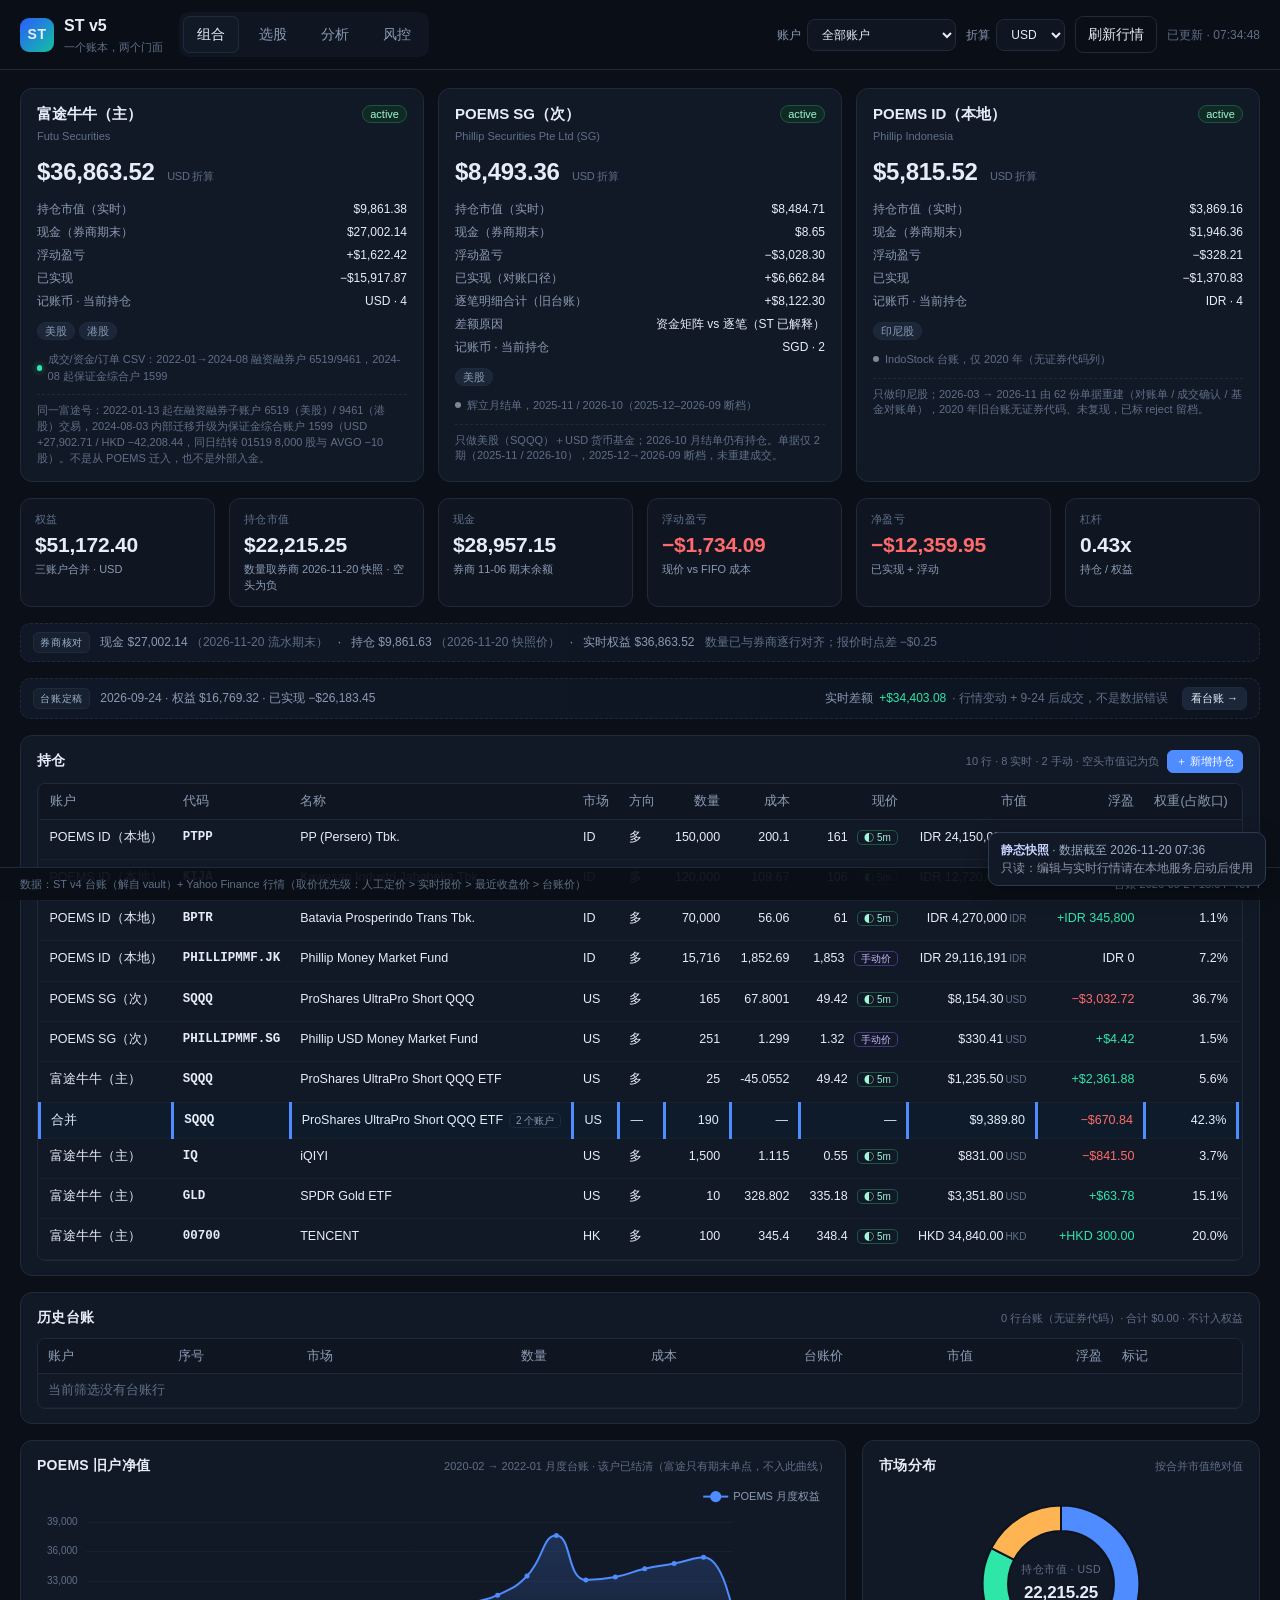
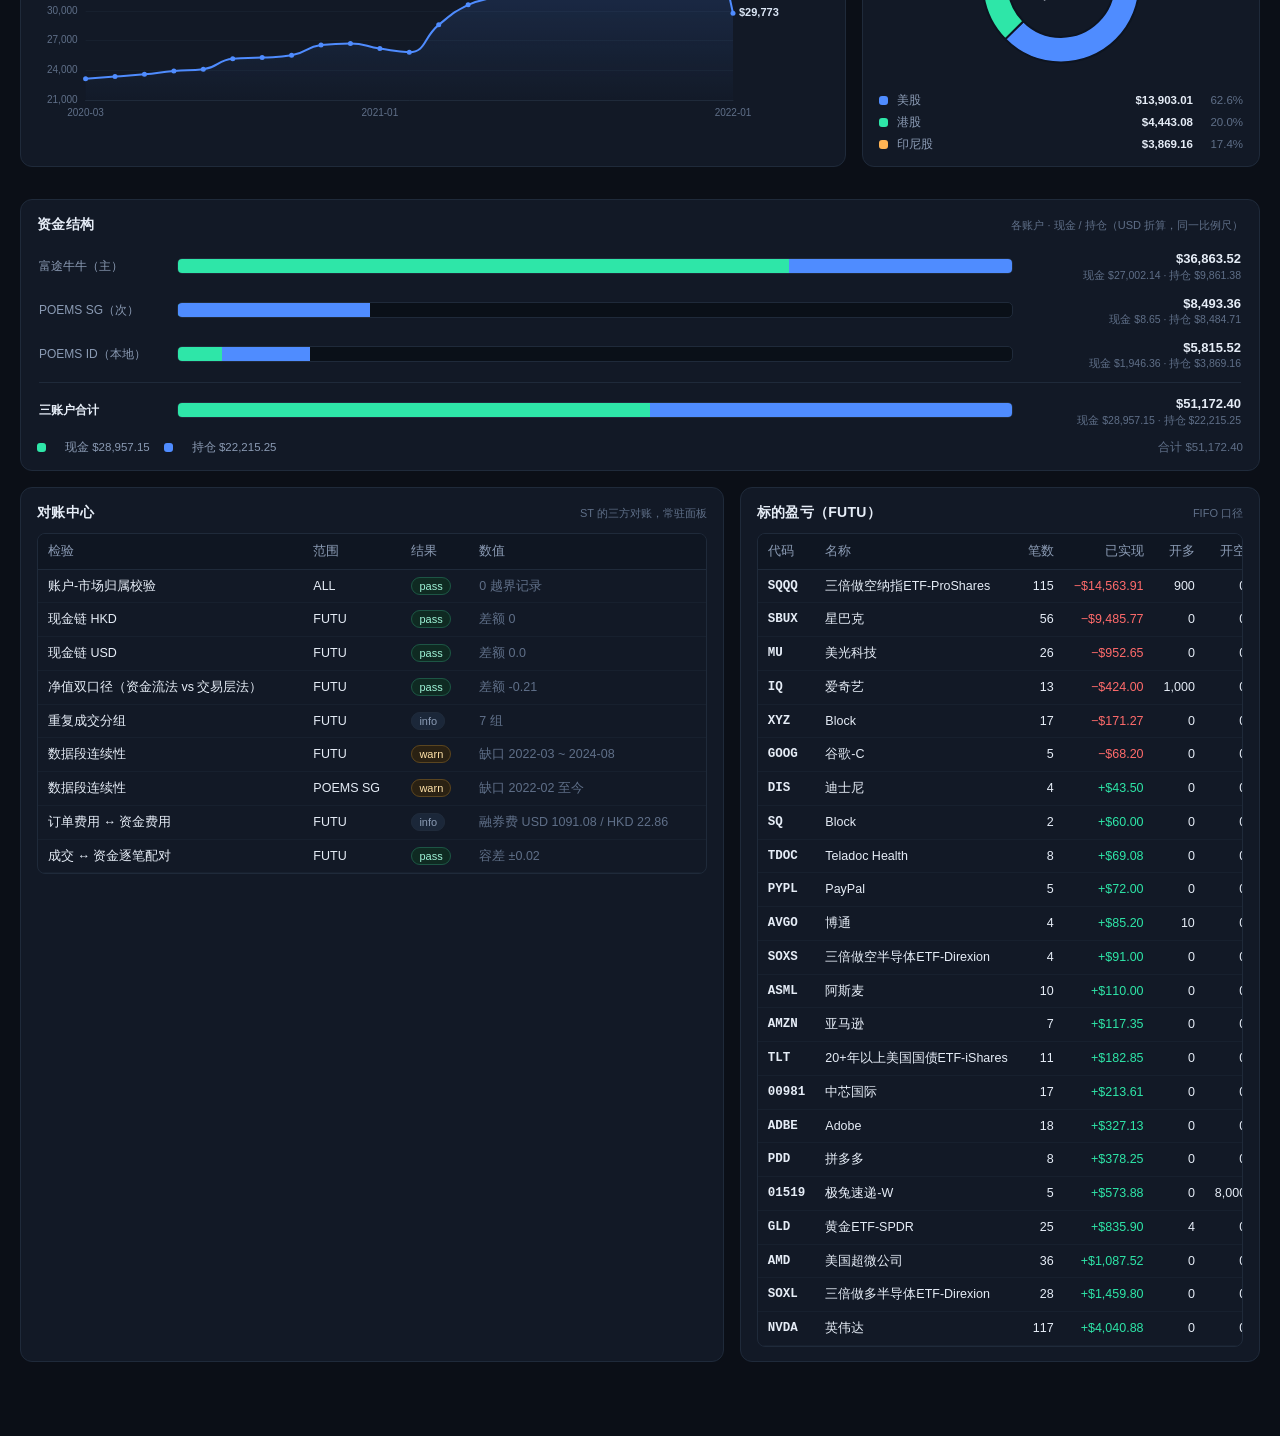
==== commit 108637e6: "publish: rebuild with fx-fixed broker market value" ====
--- a/docs/index.html
+++ b/docs/index.html
@@ -560,7 +560,7 @@
   <span id="footMeta"></span>
 </footer>
 
-<script src="static-shim.js?v=202611200730"></script>
+<script src="static-shim.js?v=202611200736"></script>
 <script src="echarts.min.js?v=56"></script>
 <script src="app.js?v=97"></script>
 </body>
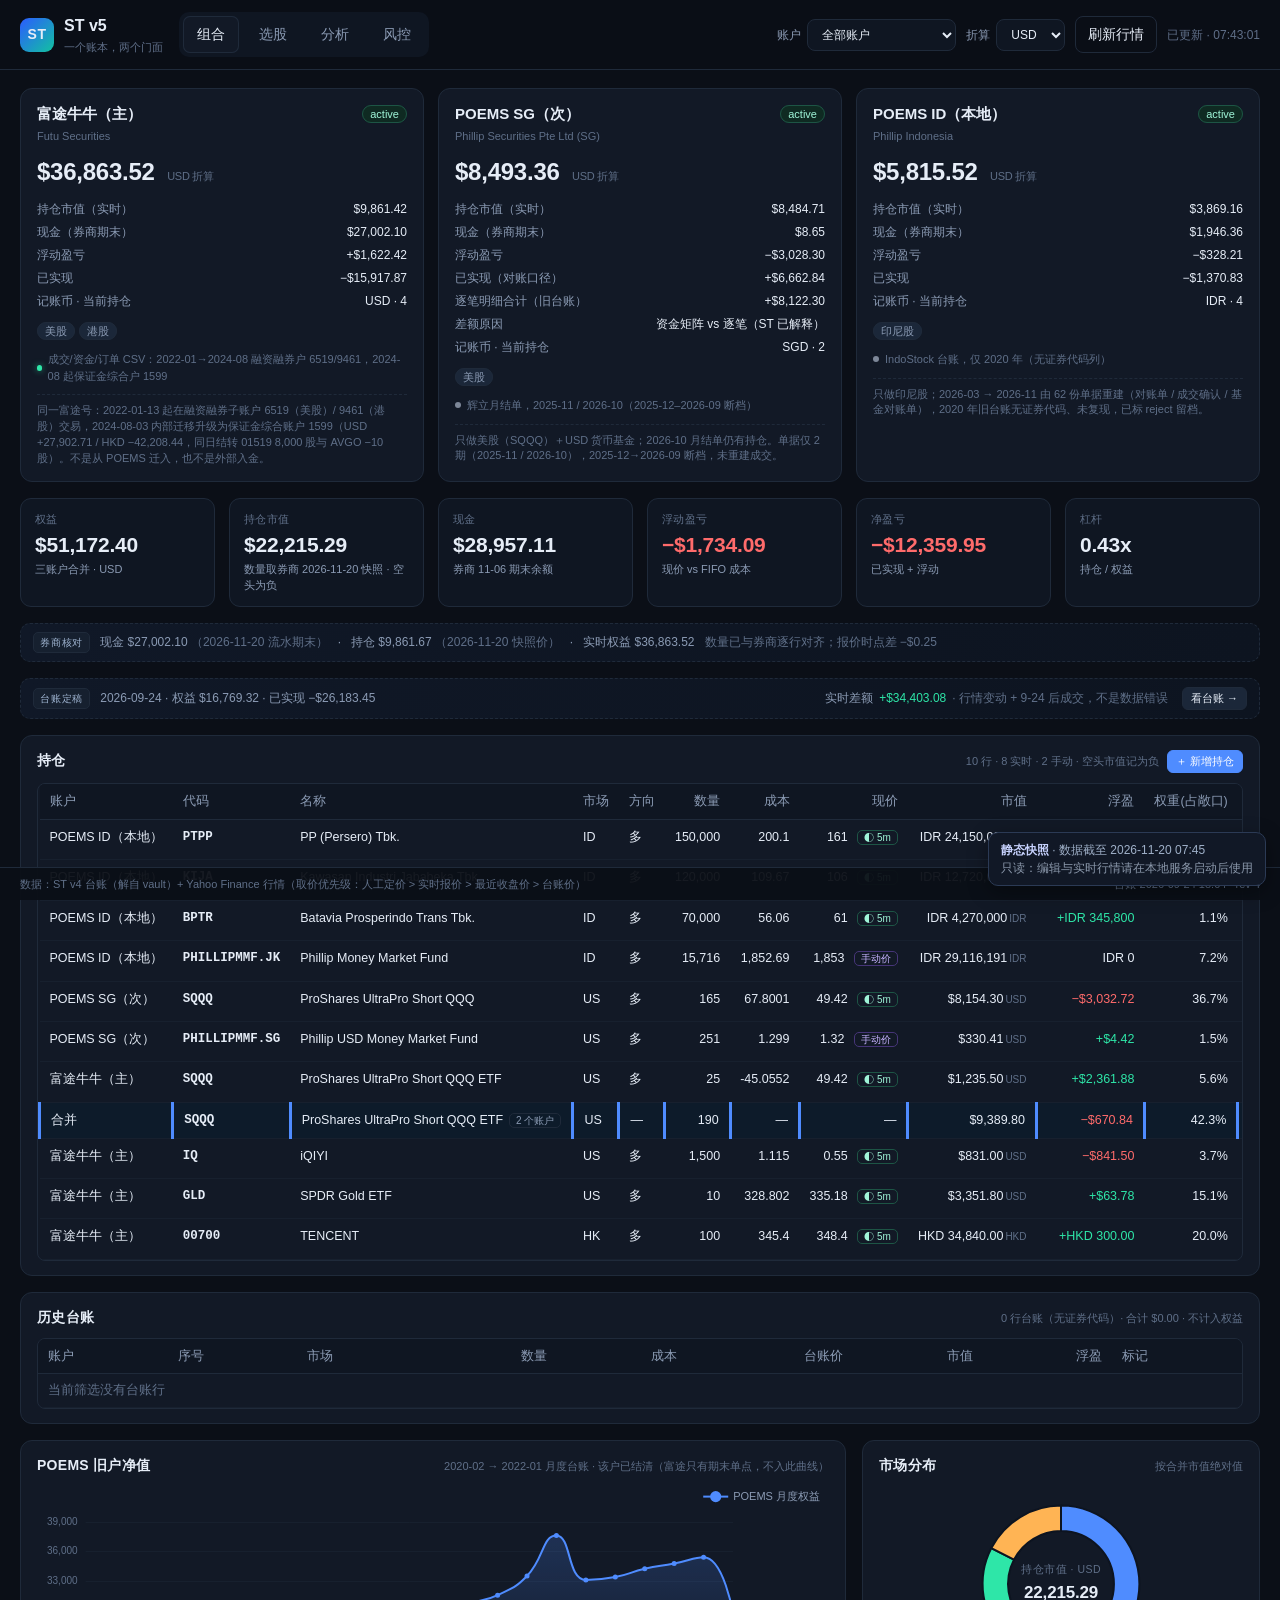
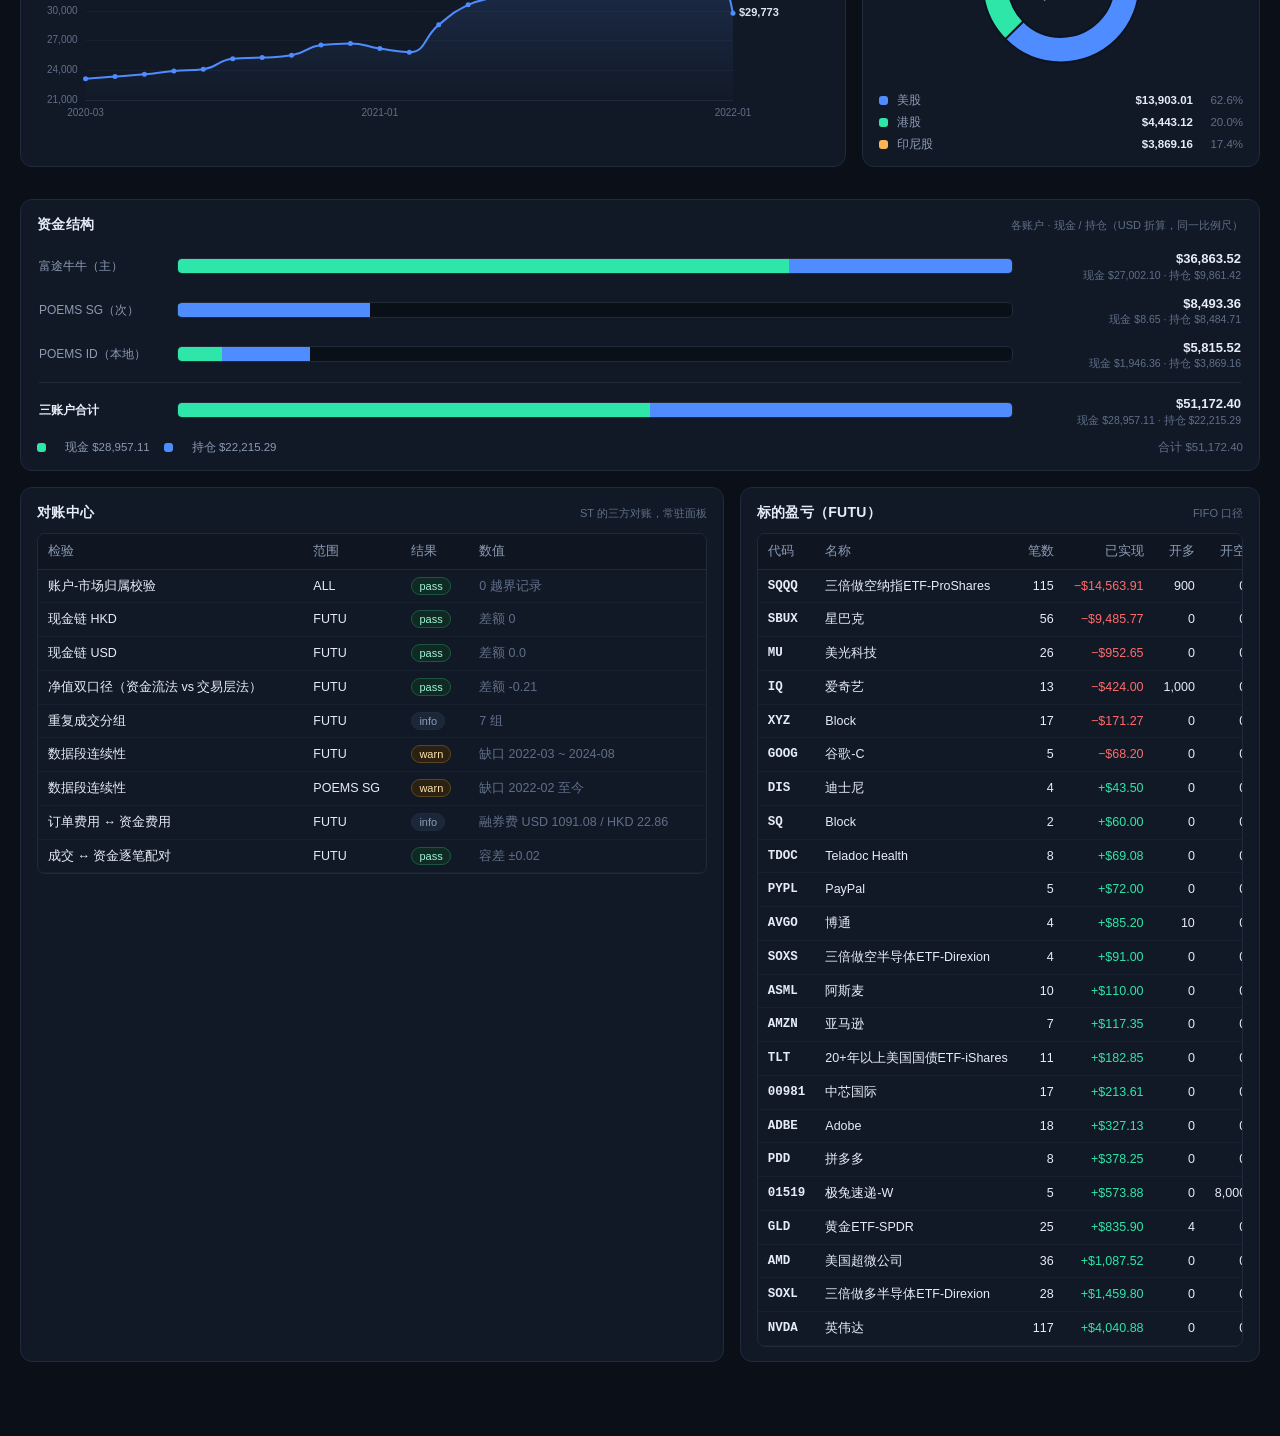
==== commit 544140d2: "publish: data-driven recon notes" ====
--- a/docs/index.html
+++ b/docs/index.html
@@ -560,7 +560,7 @@
   <span id="footMeta"></span>
 </footer>
 
-<script src="static-shim.js?v=202611200736"></script>
+<script src="static-shim.js?v=202611200745"></script>
 <script src="echarts.min.js?v=56"></script>
 <script src="app.js?v=97"></script>
 </body>
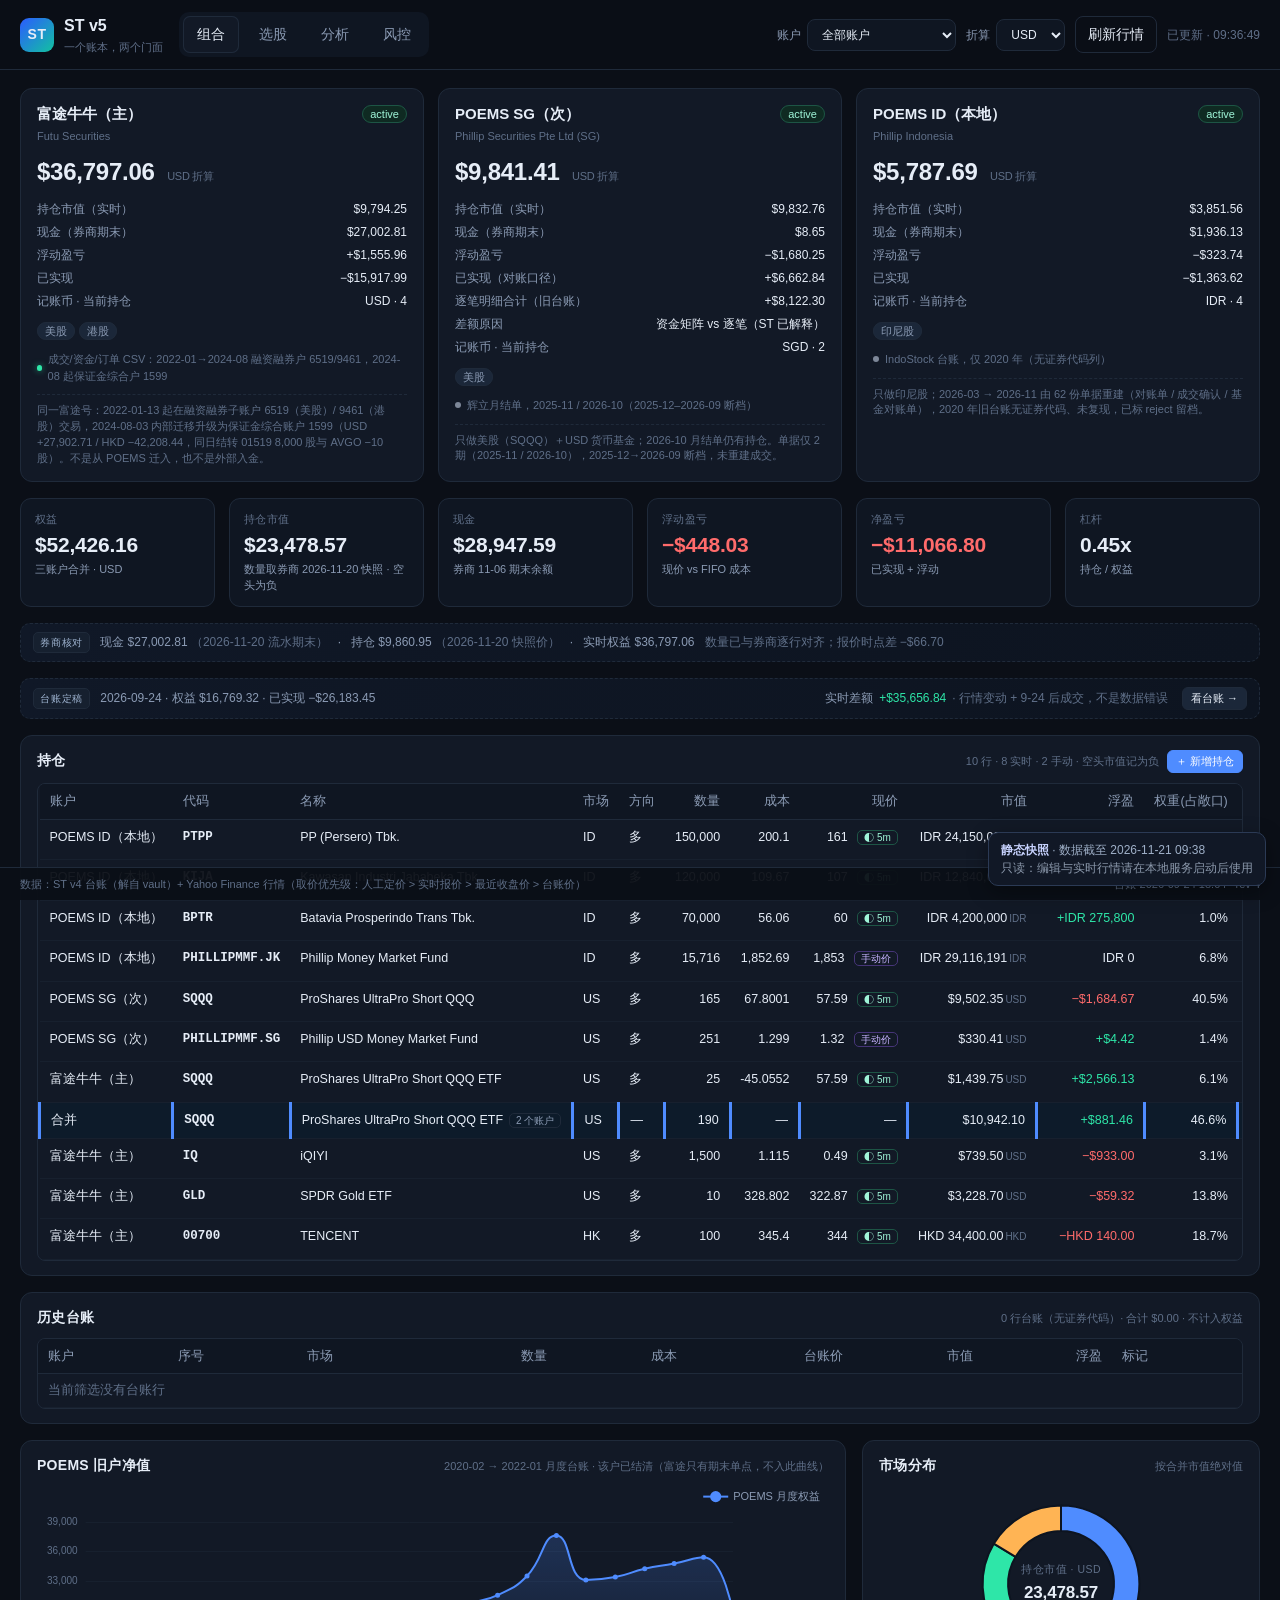
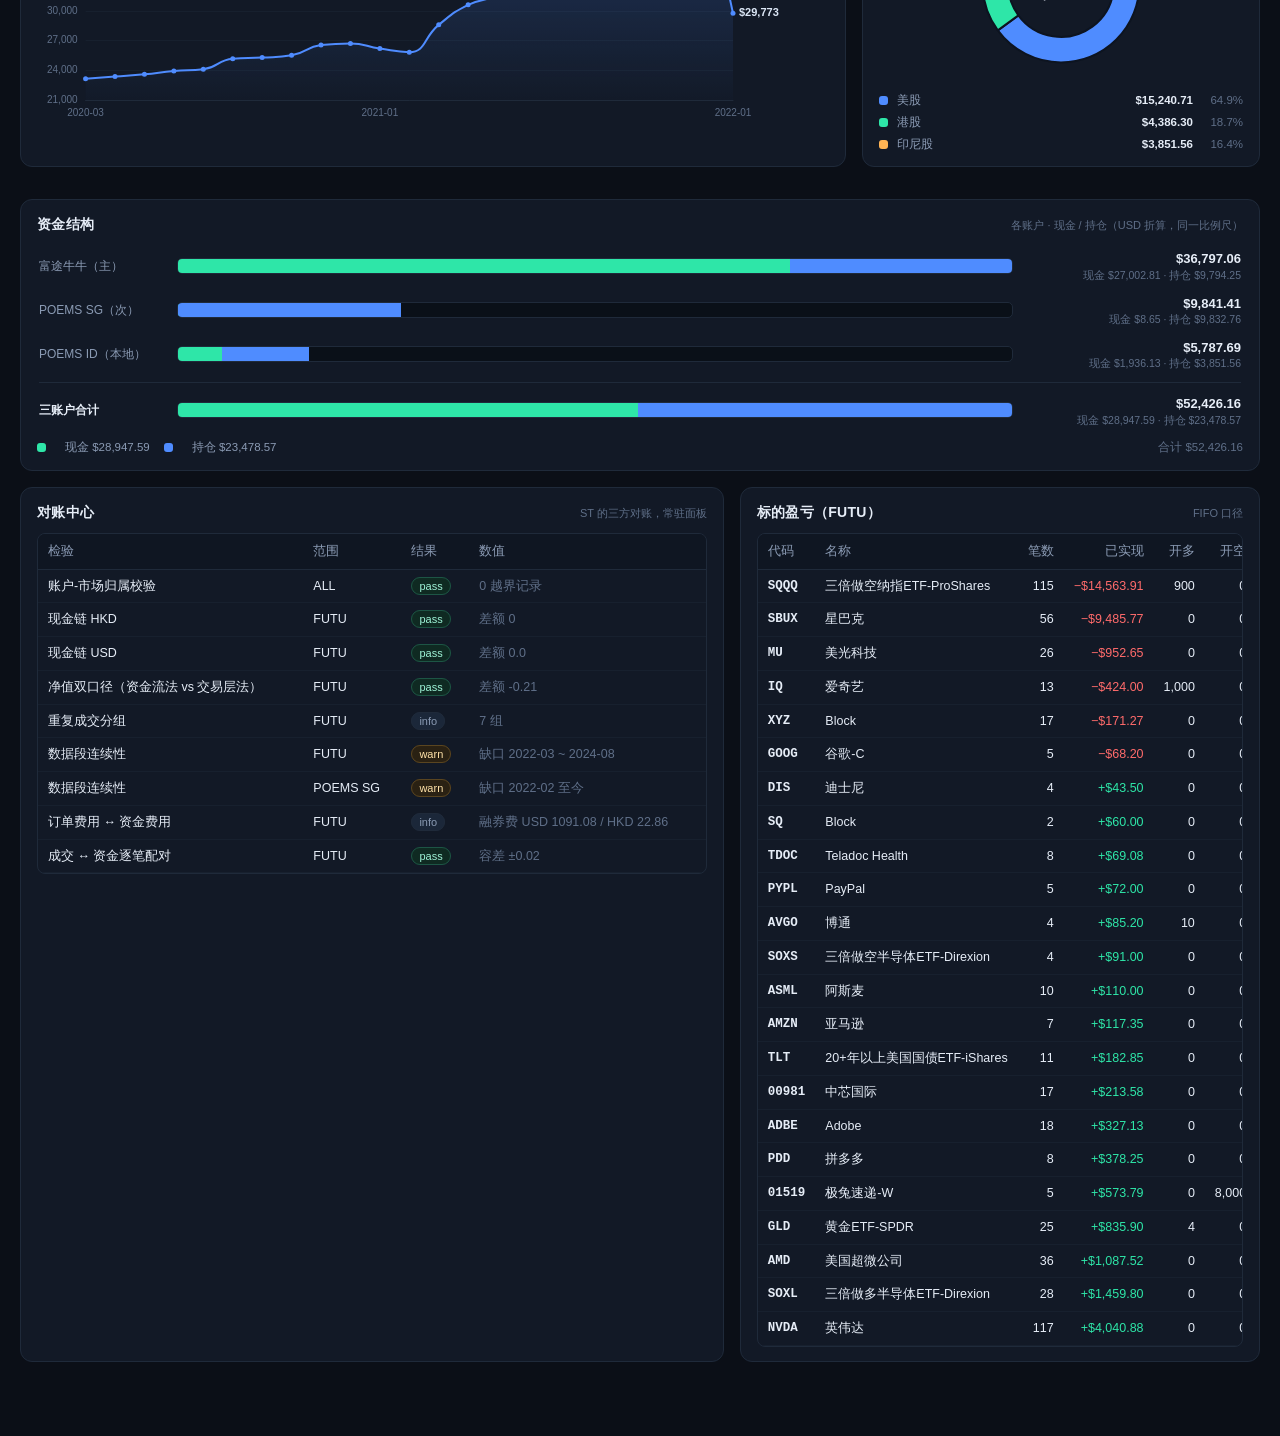
==== commit 1e43d7ef: "publish: corrected caliber note" ====
--- a/docs/index.html
+++ b/docs/index.html
@@ -299,7 +299,7 @@
           </table>
         </div>
       </div>
-      <p class="note-line">口径：期间/笔数/已实现来自台账（ST 定稿，2026-09-24 快照）；出入金、成交笔数、现金余额来自富途资金明细（2024-08-03 → 2026-11-06）。<b>富途没有平仓台账，已实现用的是 232 条平仓事件的 FIFO 口径</b>；券商现金口径的 −21,188 含费用、利息、股息与仍持仓浮盈变动，两者不可互相替代。</p>
+      <p class="note-line">口径：期间/笔数/已实现来自台账（232 条平仓事件的 FIFO）；出入金、成交笔数、期末现金来自富途 OpenAPI 流水（2024-08-03 → 2026-11-20 07:15）；在手持仓为 2026-11-20 券商快照。<b>富途没有平仓台账，已实现只能用 FIFO 重建</b>；券商现金口径的累计盈亏含费用、利息、股息与在手持仓浮盈变动，两者不可互相替代。</p>
     </div>
 
     <div class="panel">
@@ -560,7 +560,7 @@
   <span id="footMeta"></span>
 </footer>
 
-<script src="static-shim.js?v=202611200745"></script>
+<script src="static-shim.js?v=202611210938"></script>
 <script src="echarts.min.js?v=56"></script>
 <script src="app.js?v=97"></script>
 </body>
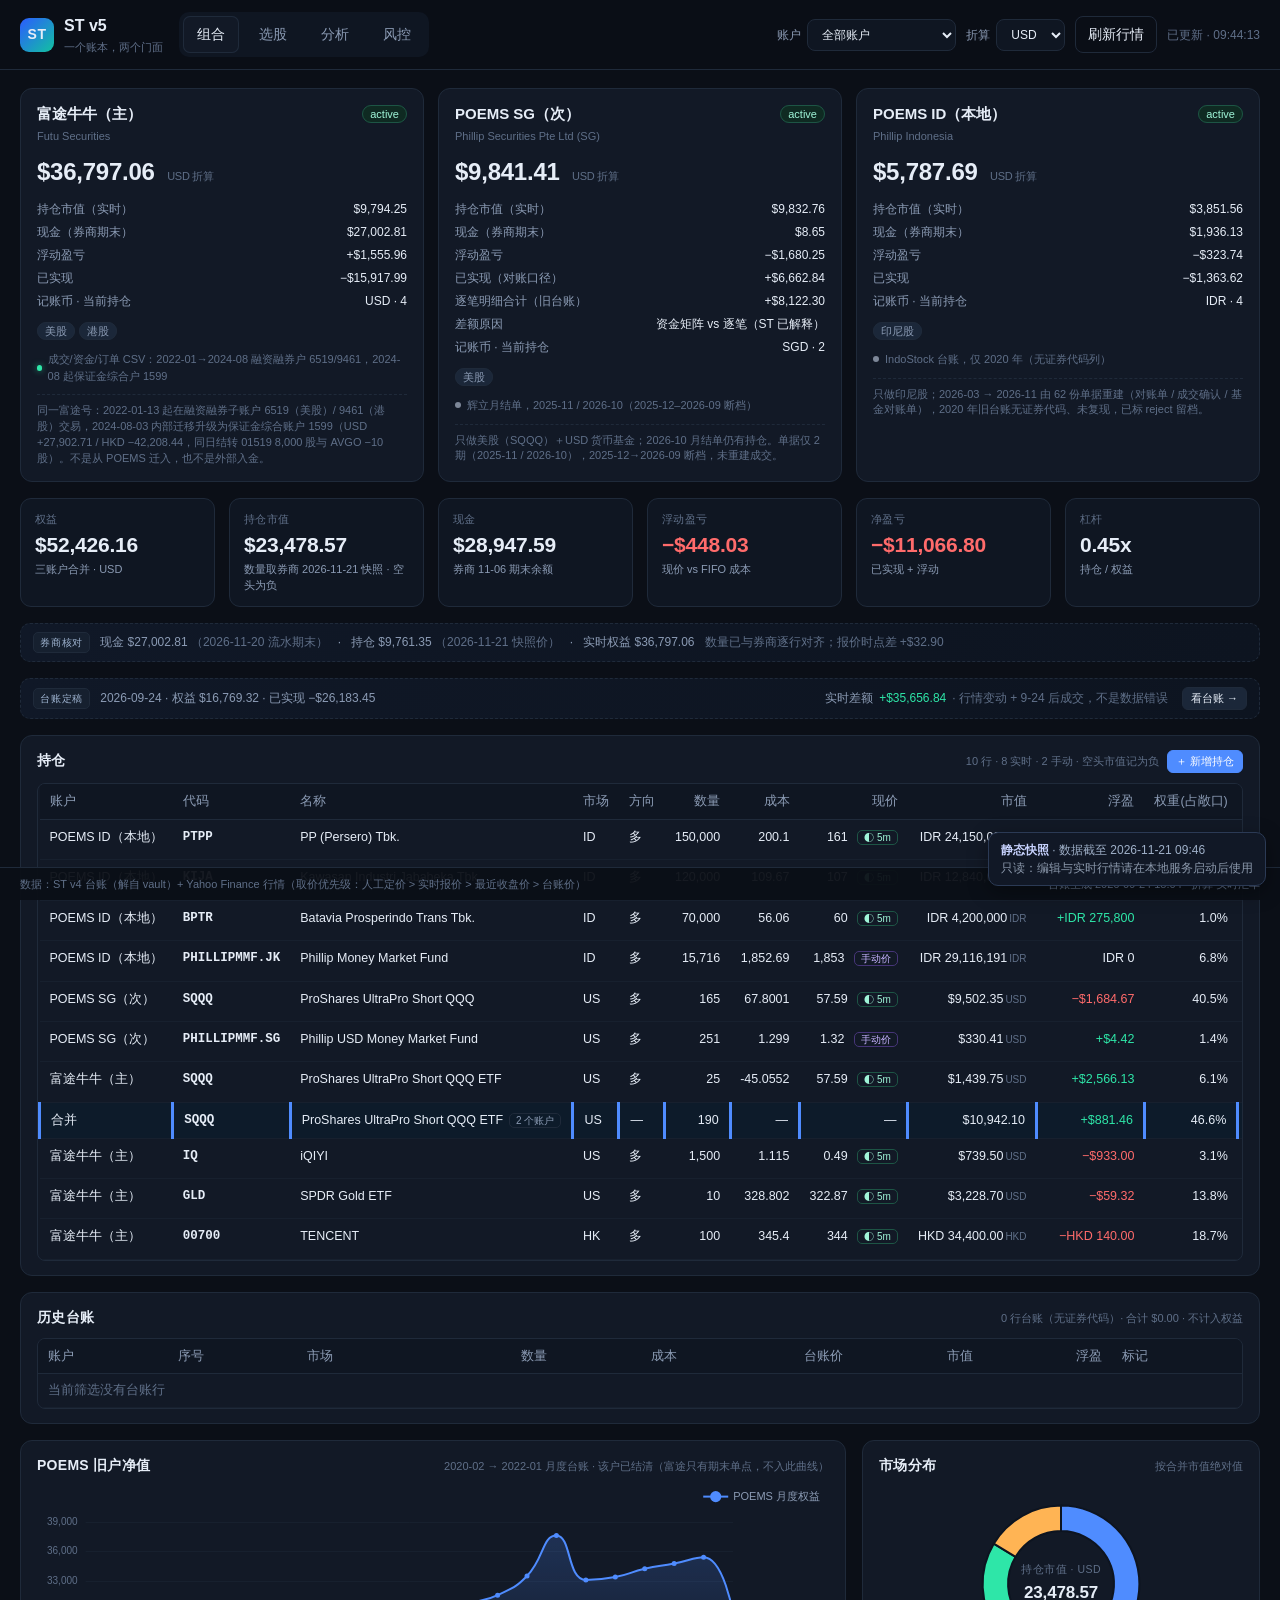
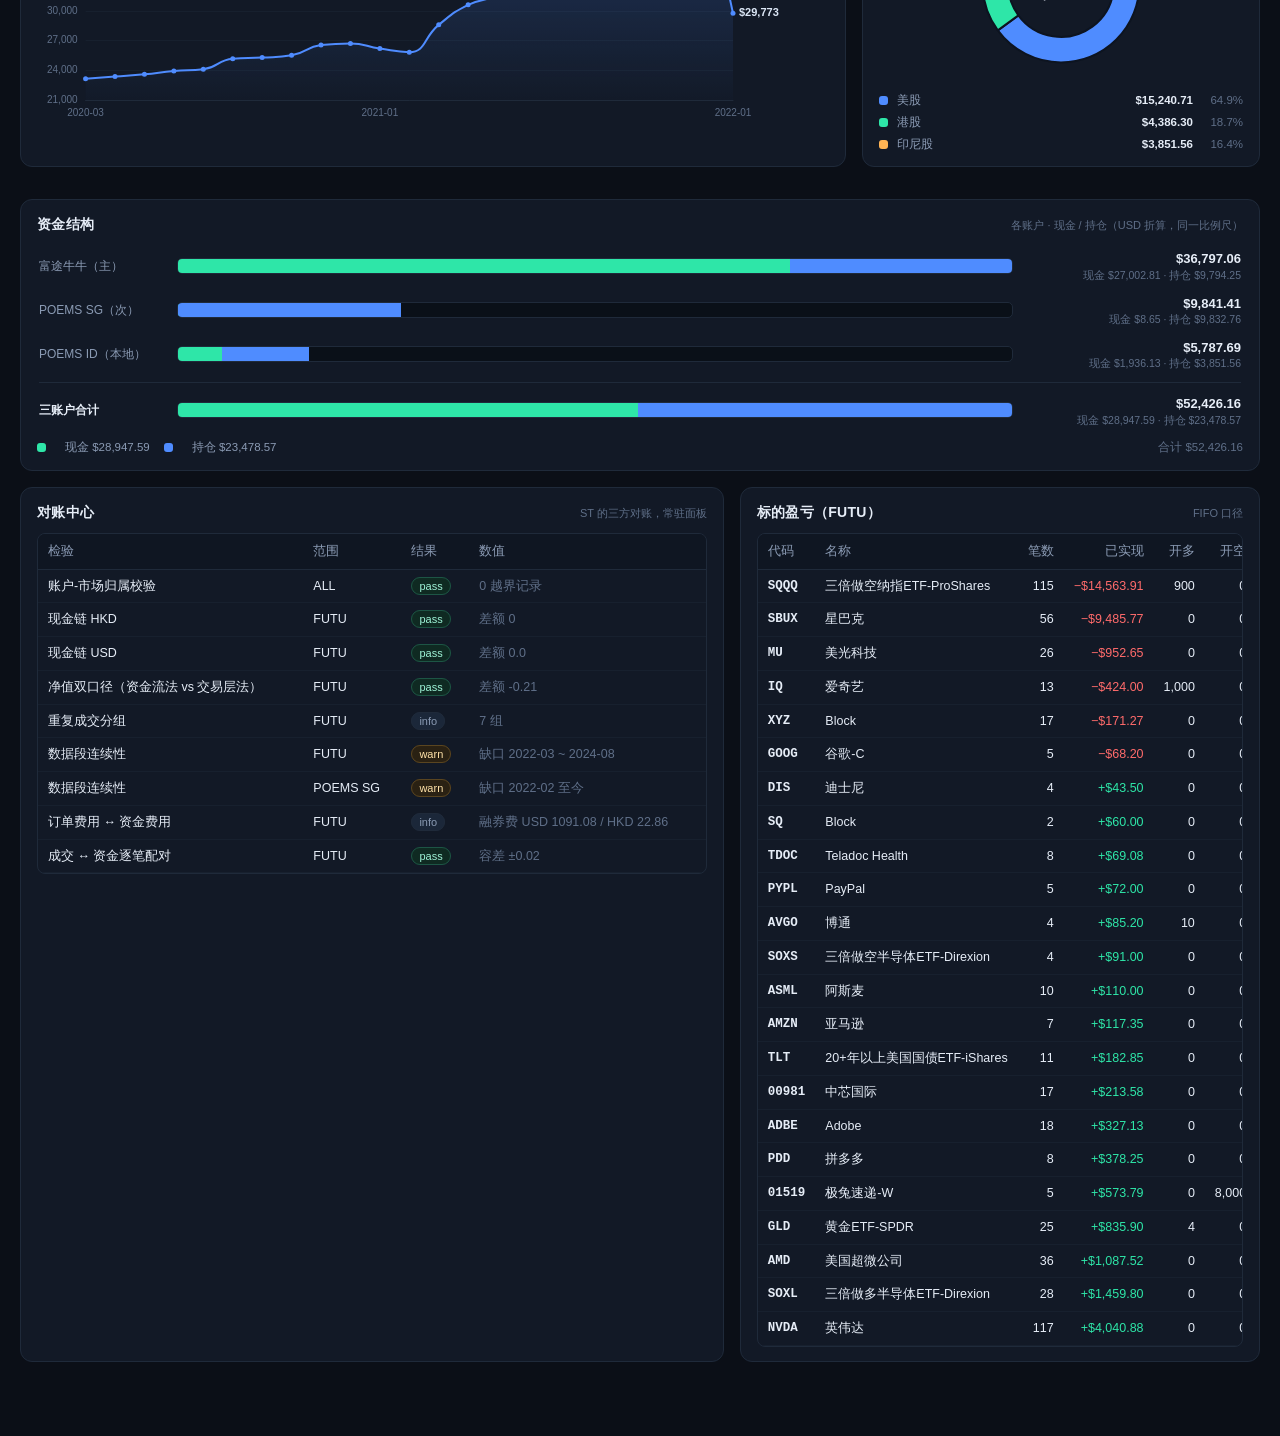
==== commit cd175896: "publish: futu daily update 2026-11-21 09:46" ====
--- a/docs/index.html
+++ b/docs/index.html
@@ -560,7 +560,7 @@
   <span id="footMeta"></span>
 </footer>
 
-<script src="static-shim.js?v=202611210938"></script>
+<script src="static-shim.js?v=202611210946"></script>
 <script src="echarts.min.js?v=56"></script>
 <script src="app.js?v=97"></script>
 </body>
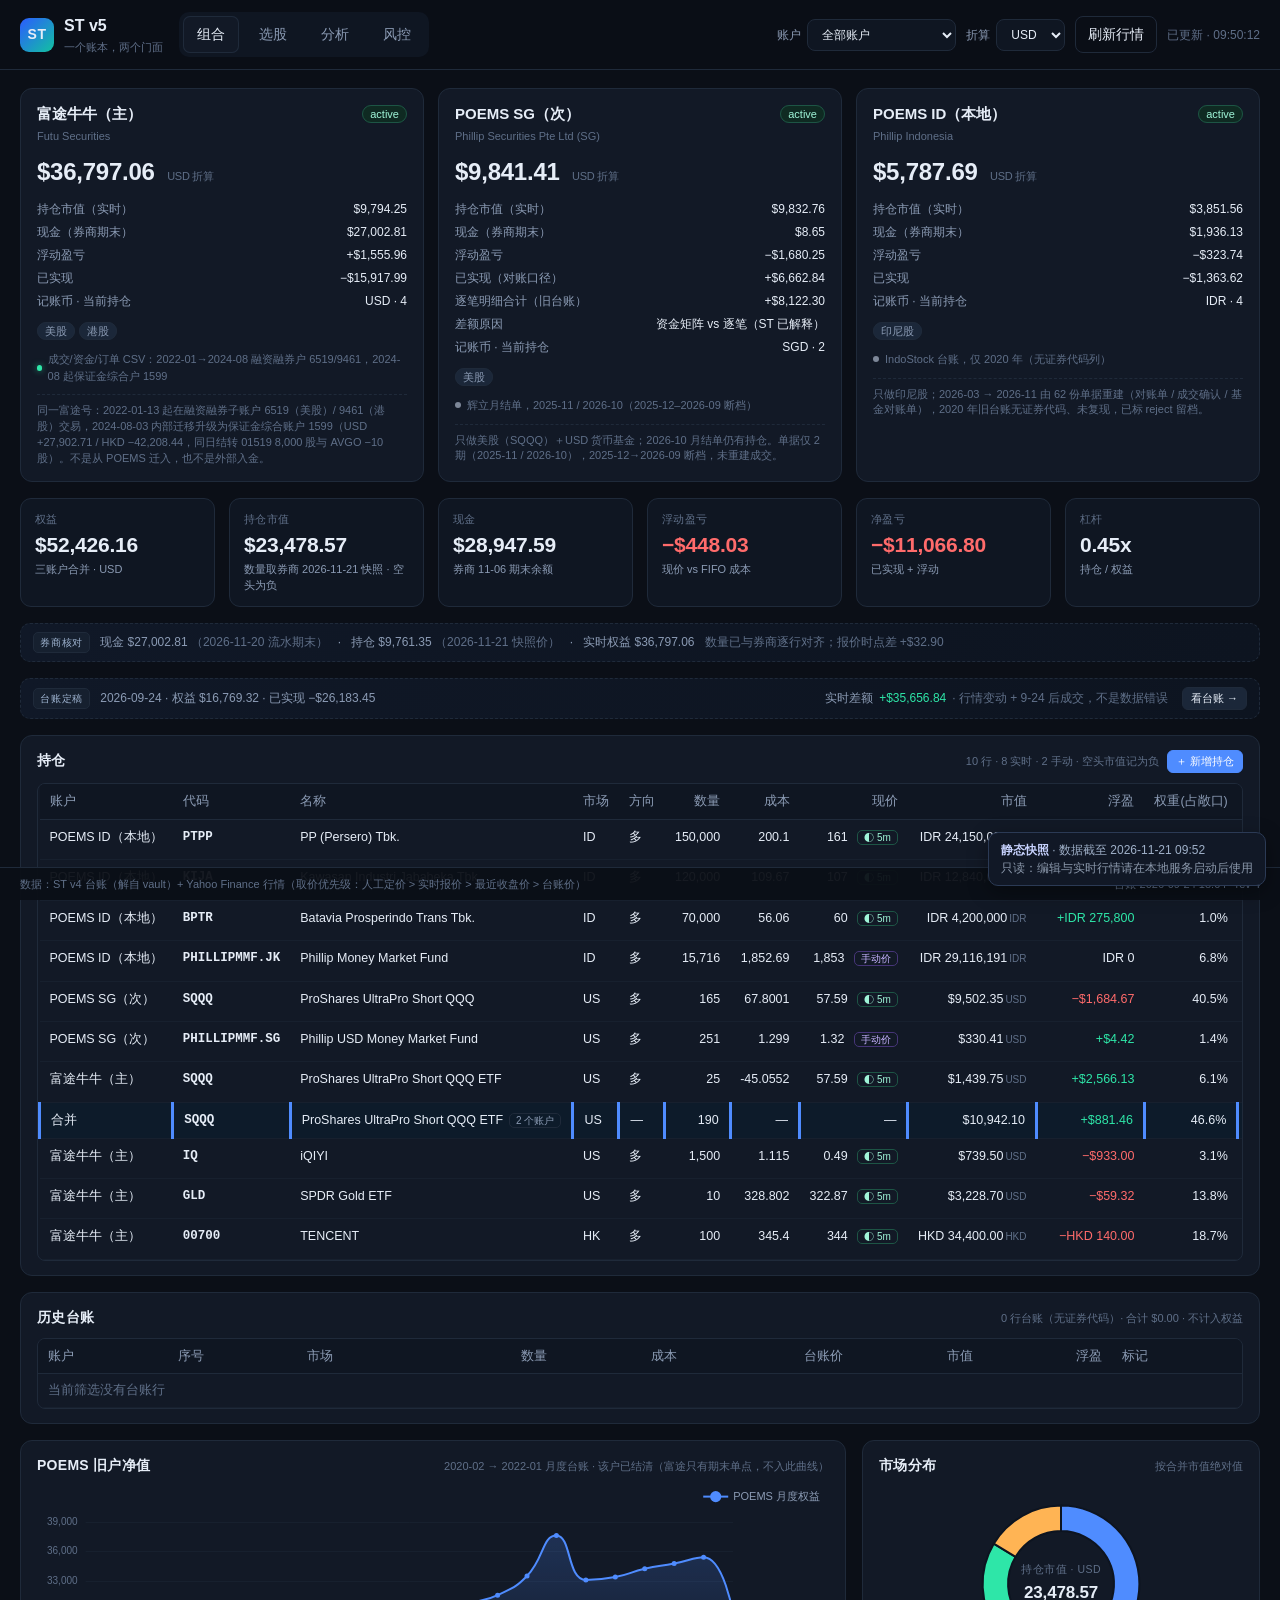
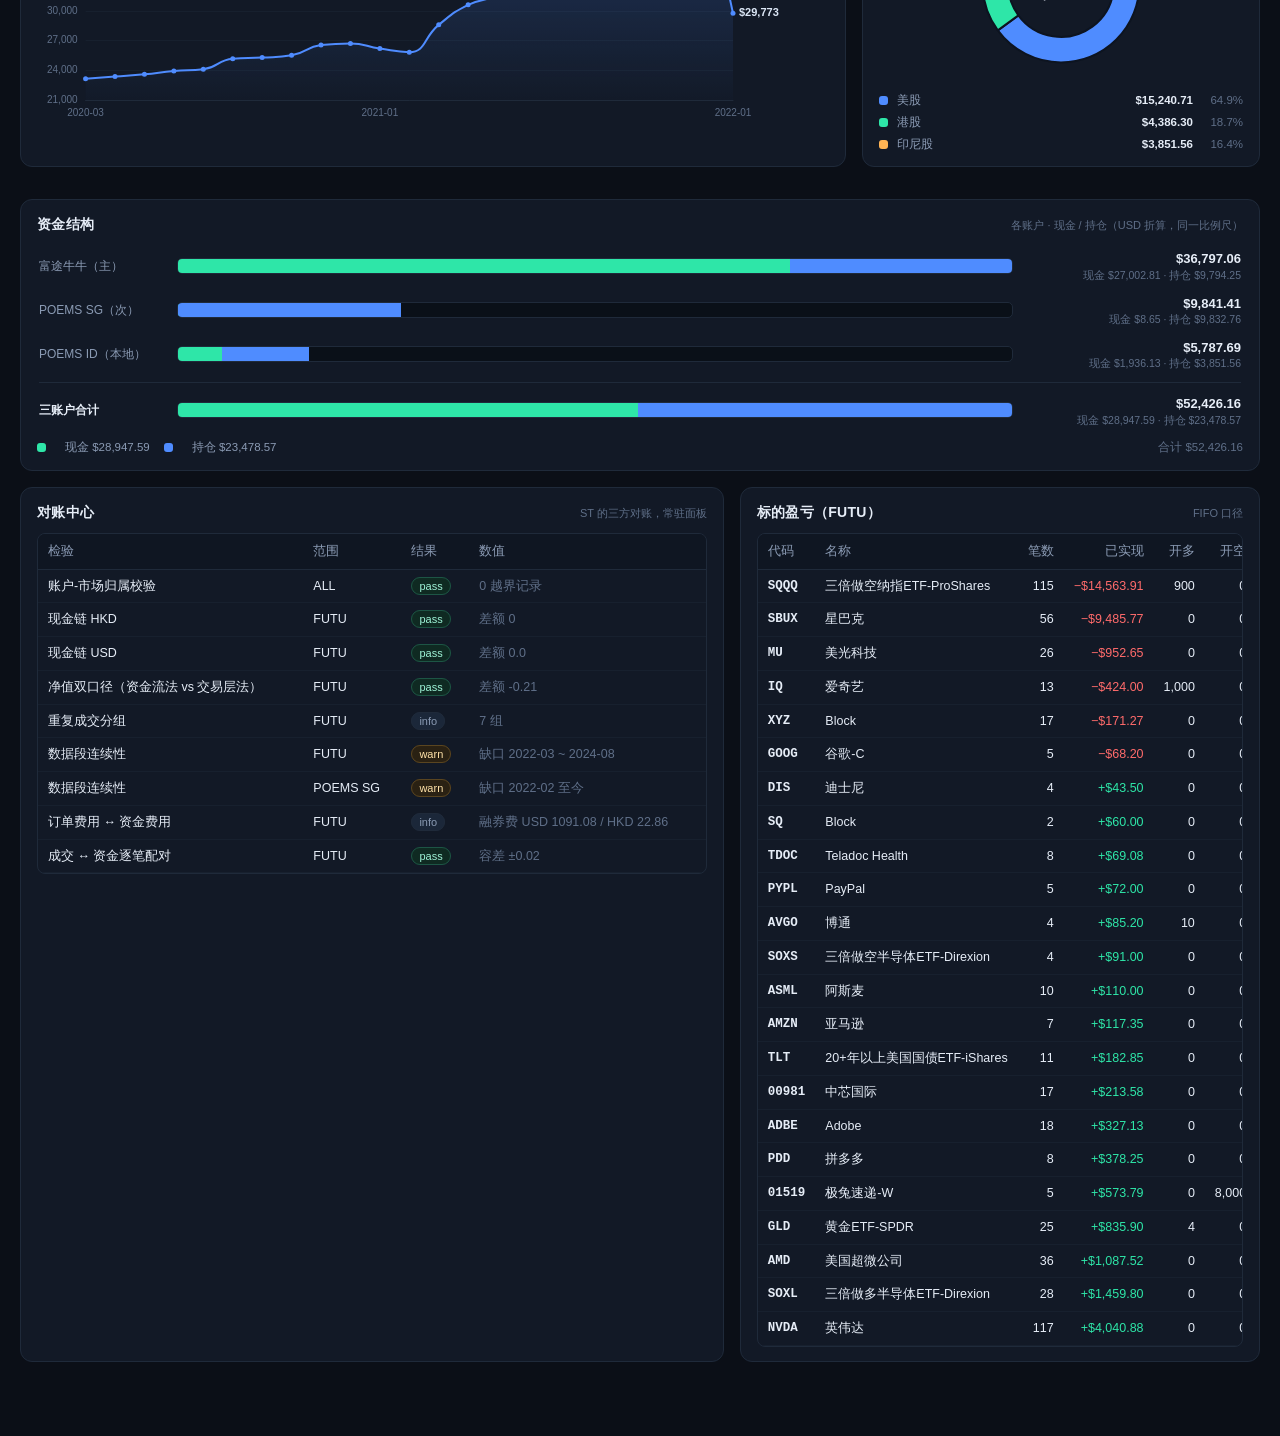
==== commit 05d6ef8e: "publish: futu daily update 2026-11-21 09:52" ====
--- a/docs/index.html
+++ b/docs/index.html
@@ -560,7 +560,7 @@
   <span id="footMeta"></span>
 </footer>
 
-<script src="static-shim.js?v=202611210946"></script>
+<script src="static-shim.js?v=202611210952"></script>
 <script src="echarts.min.js?v=56"></script>
 <script src="app.js?v=97"></script>
 </body>
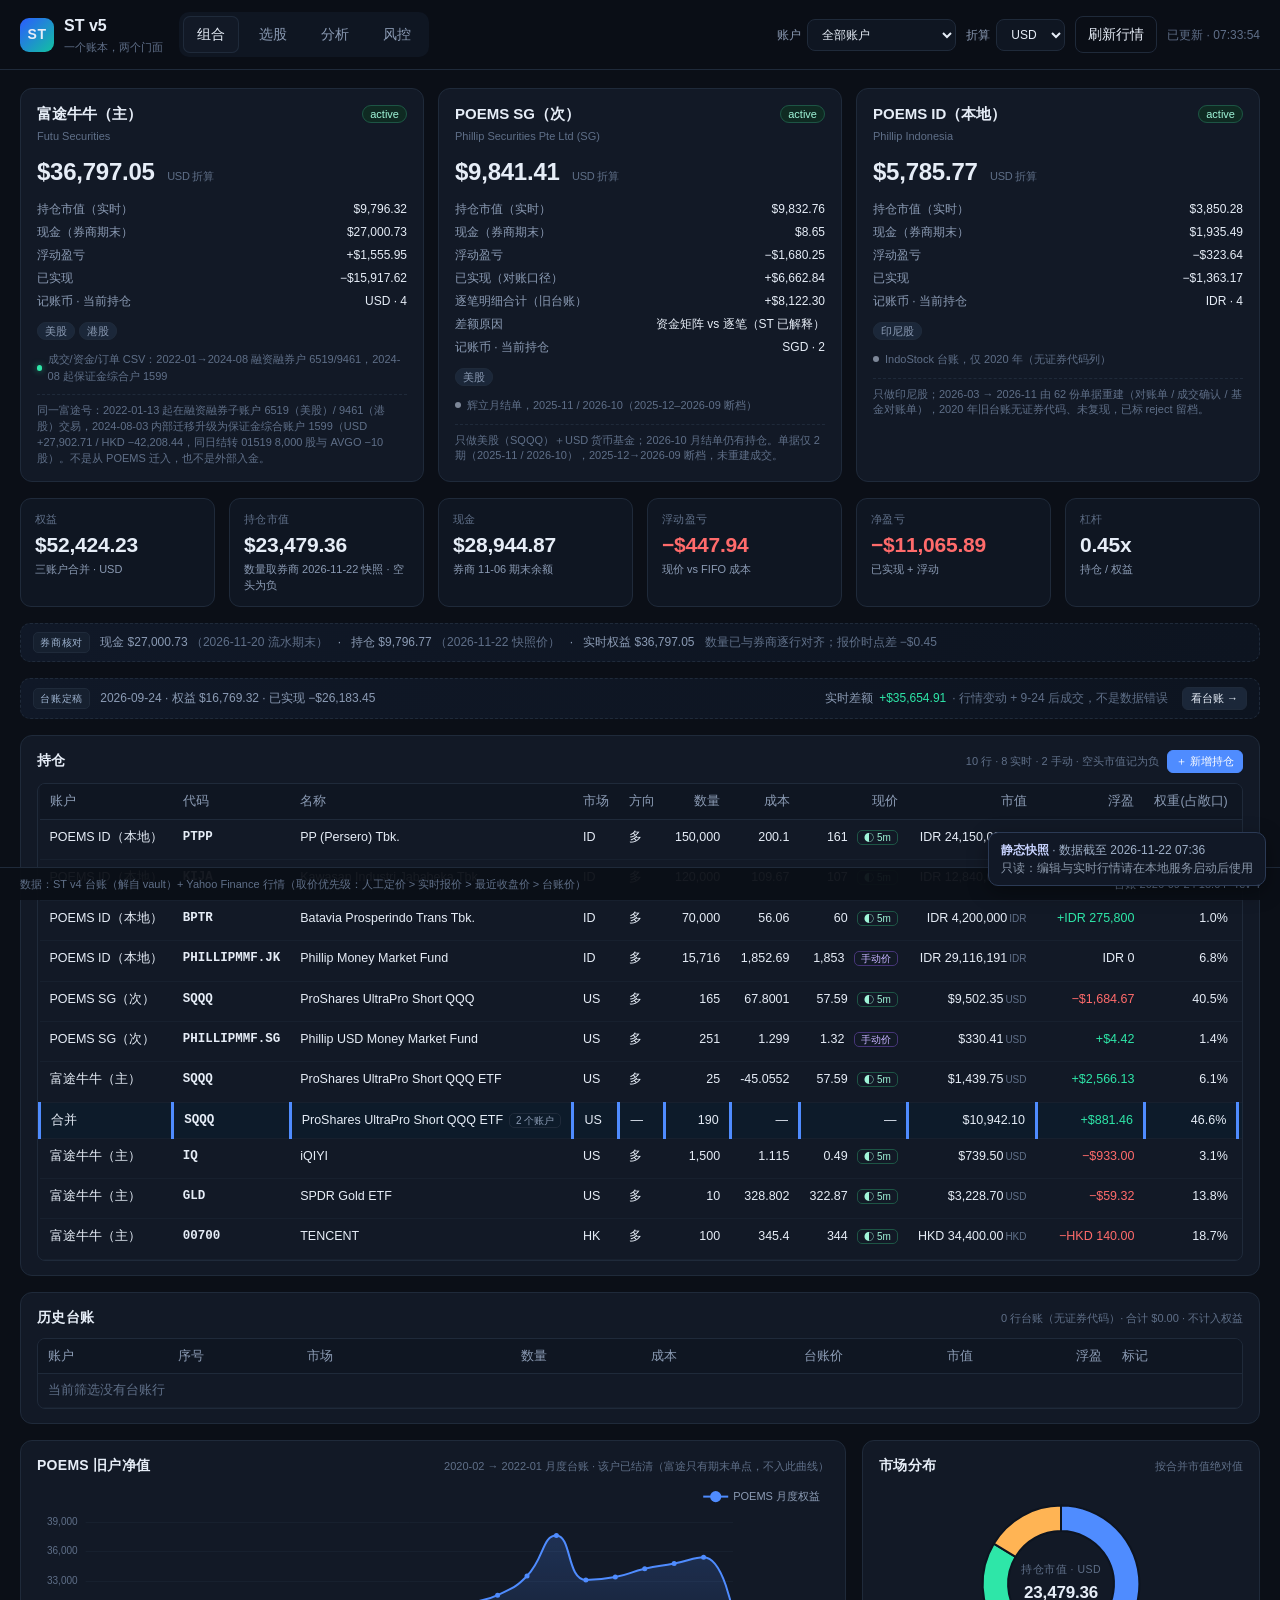
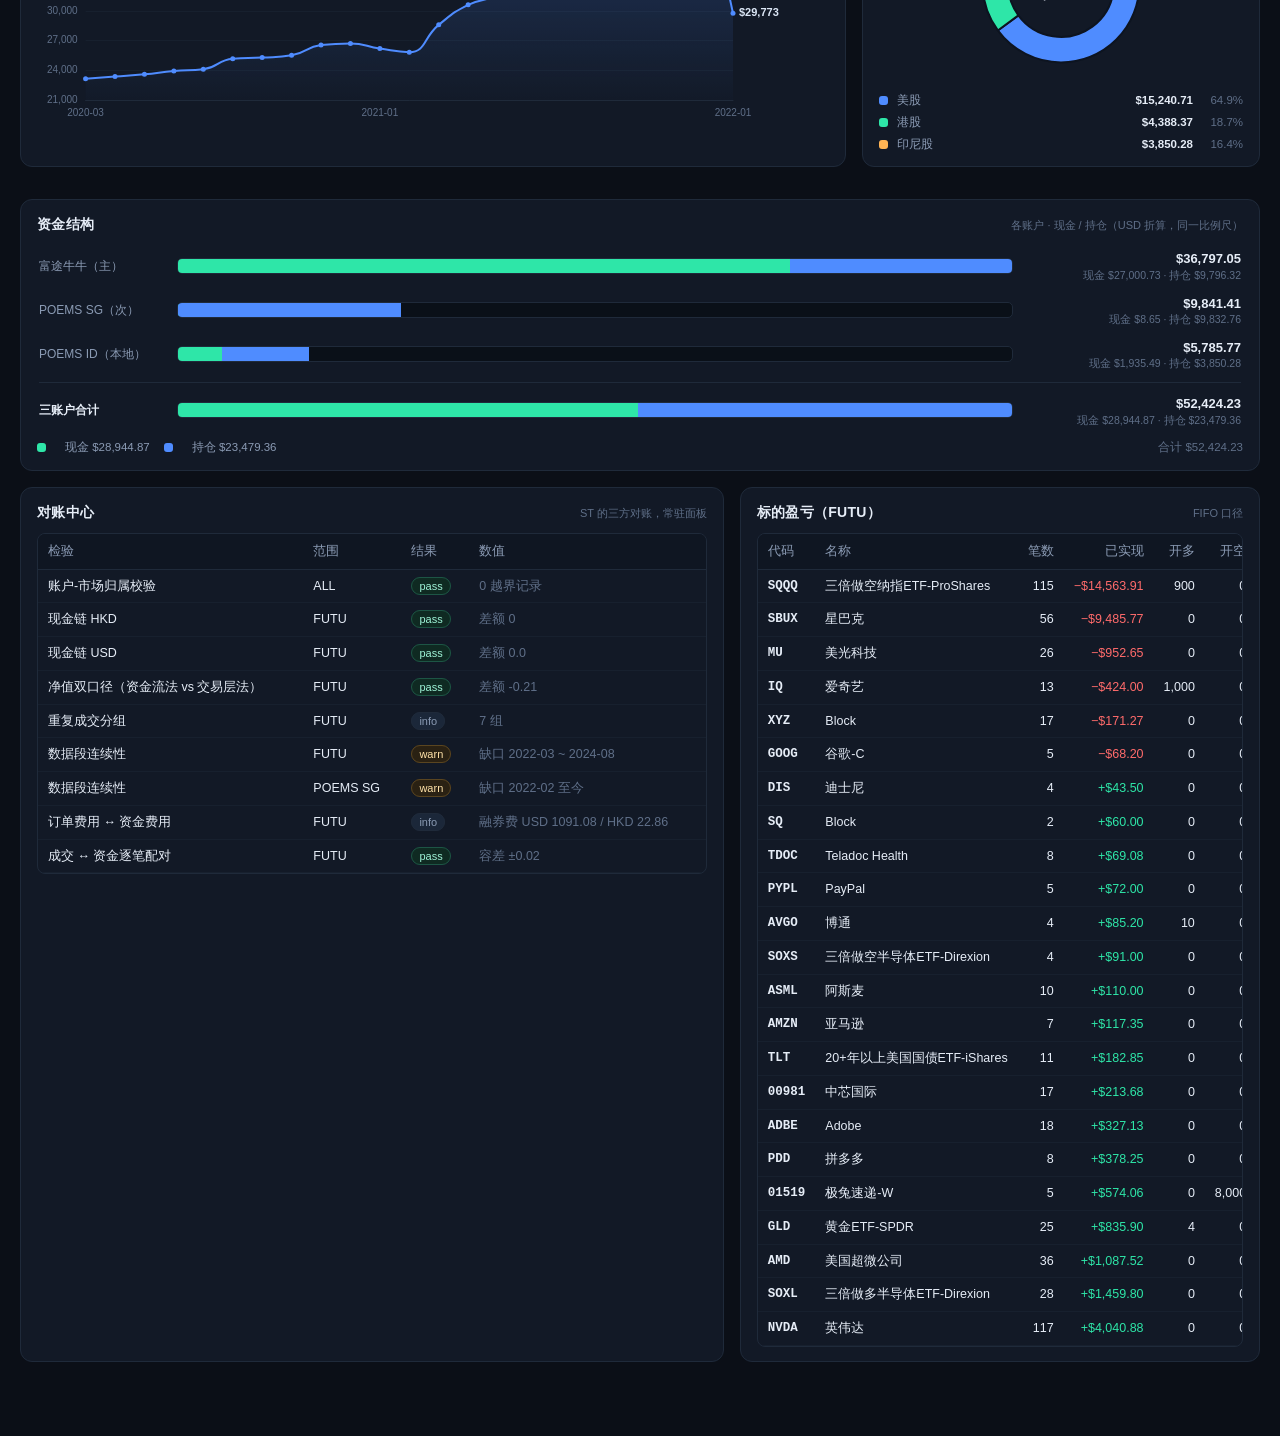
==== commit 40f77006: "publish: futu daily update 2026-11-22 07:36" ====
--- a/docs/index.html
+++ b/docs/index.html
@@ -560,7 +560,7 @@
   <span id="footMeta"></span>
 </footer>
 
-<script src="static-shim.js?v=202611210952"></script>
+<script src="static-shim.js?v=202611220736"></script>
 <script src="echarts.min.js?v=56"></script>
 <script src="app.js?v=97"></script>
 </body>
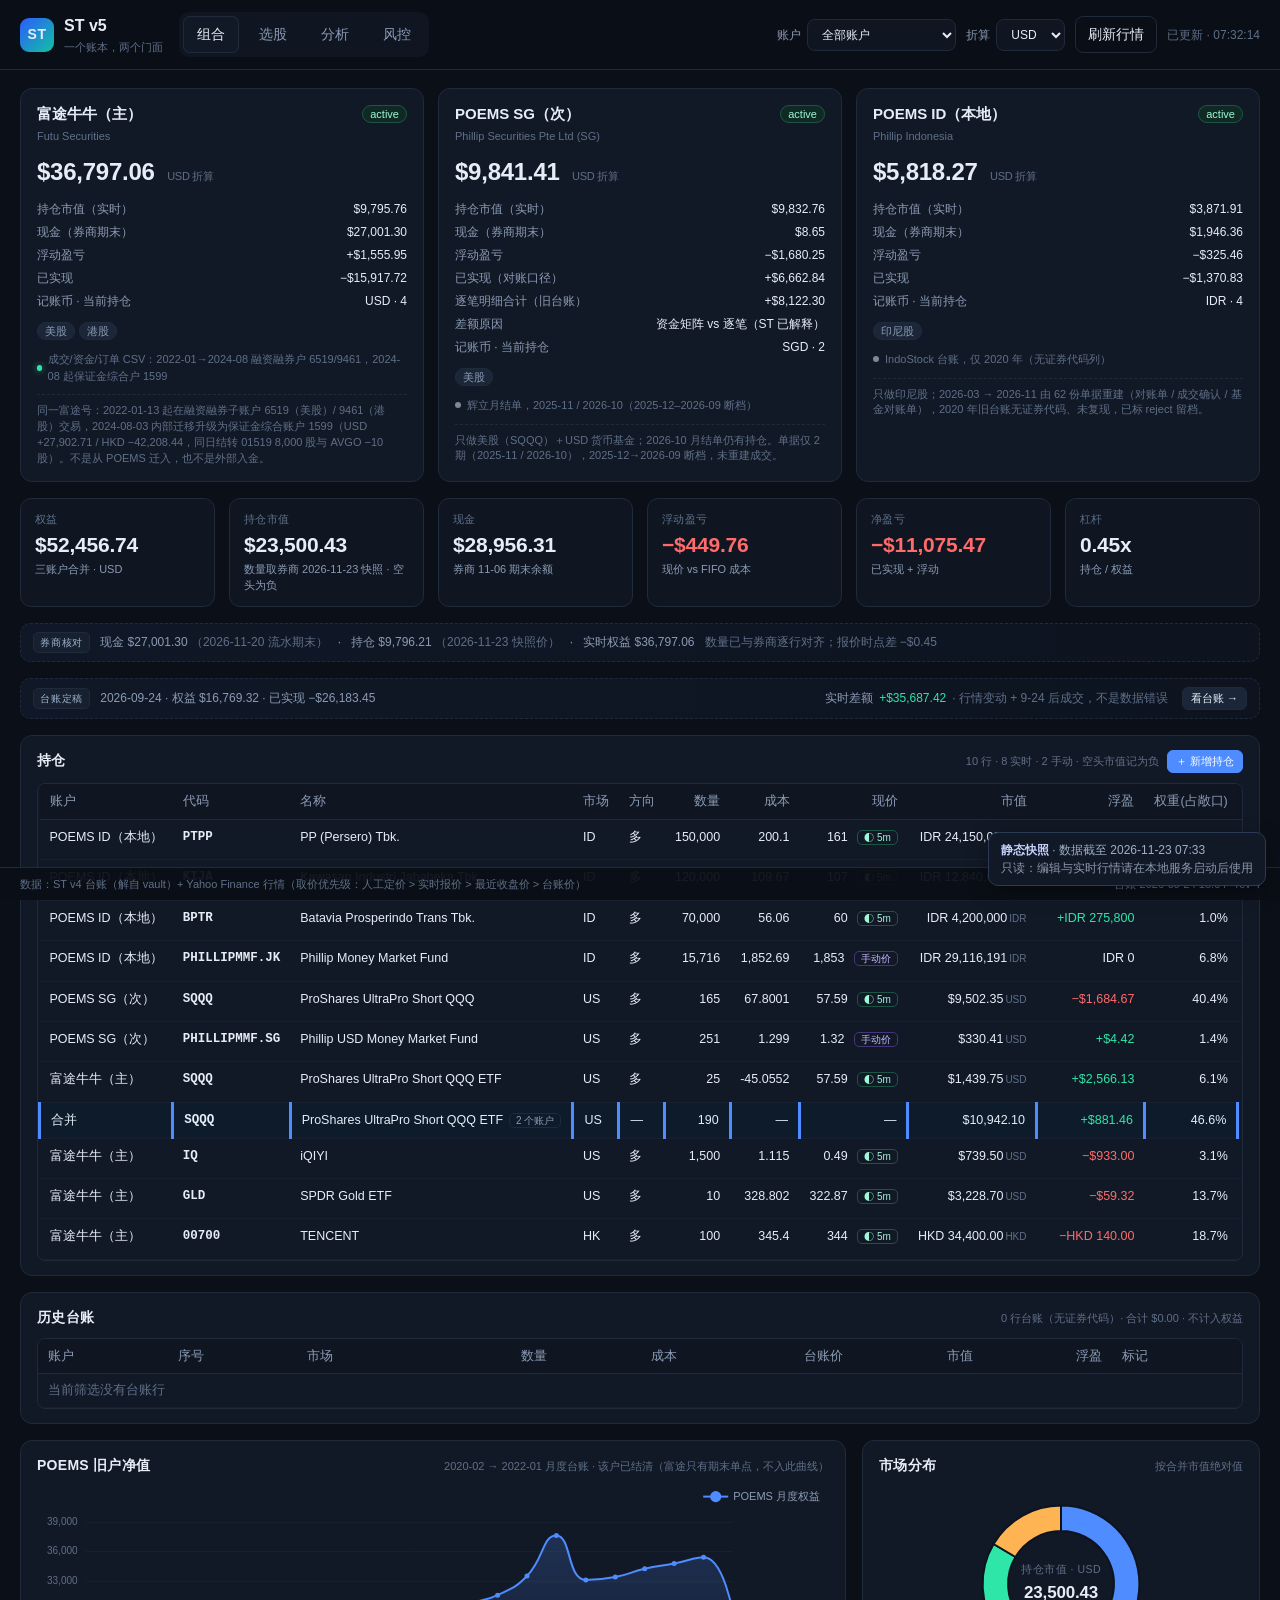
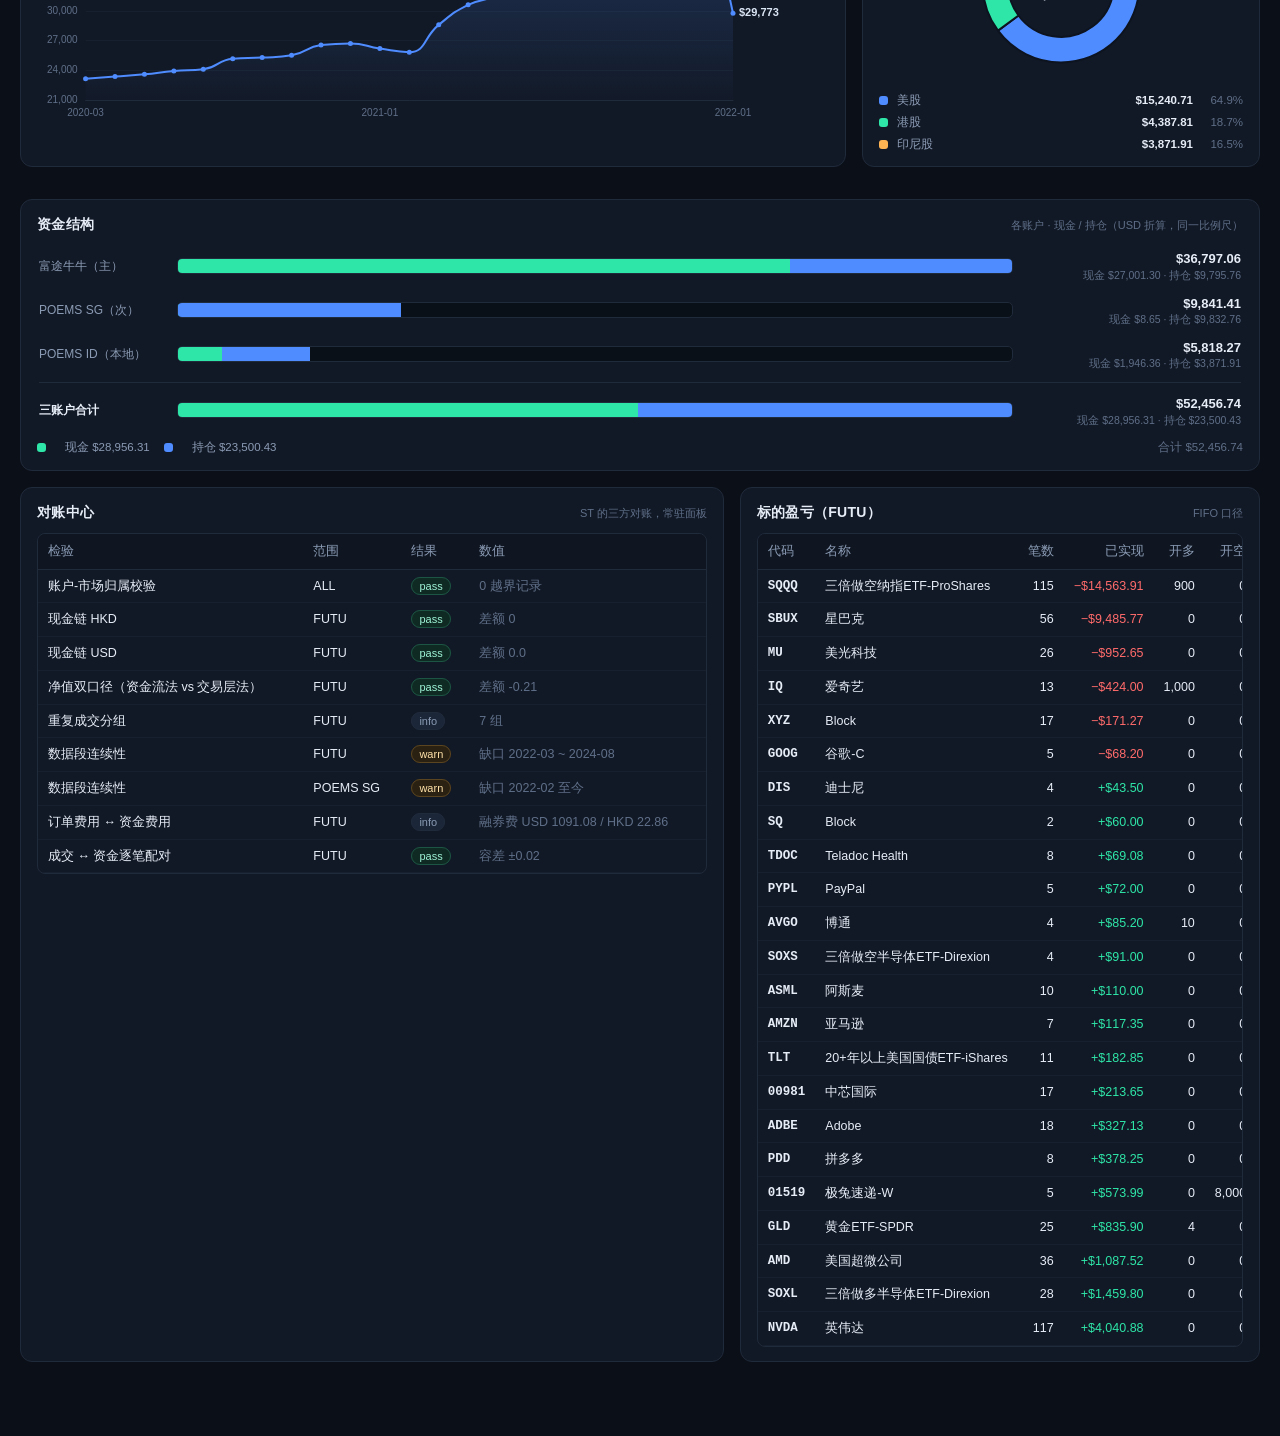
==== commit 447164f9: "publish: futu daily update 2026-11-23 07:33" ====
--- a/docs/index.html
+++ b/docs/index.html
@@ -560,7 +560,7 @@
   <span id="footMeta"></span>
 </footer>
 
-<script src="static-shim.js?v=202611220736"></script>
+<script src="static-shim.js?v=202611230733"></script>
 <script src="echarts.min.js?v=56"></script>
 <script src="app.js?v=97"></script>
 </body>
